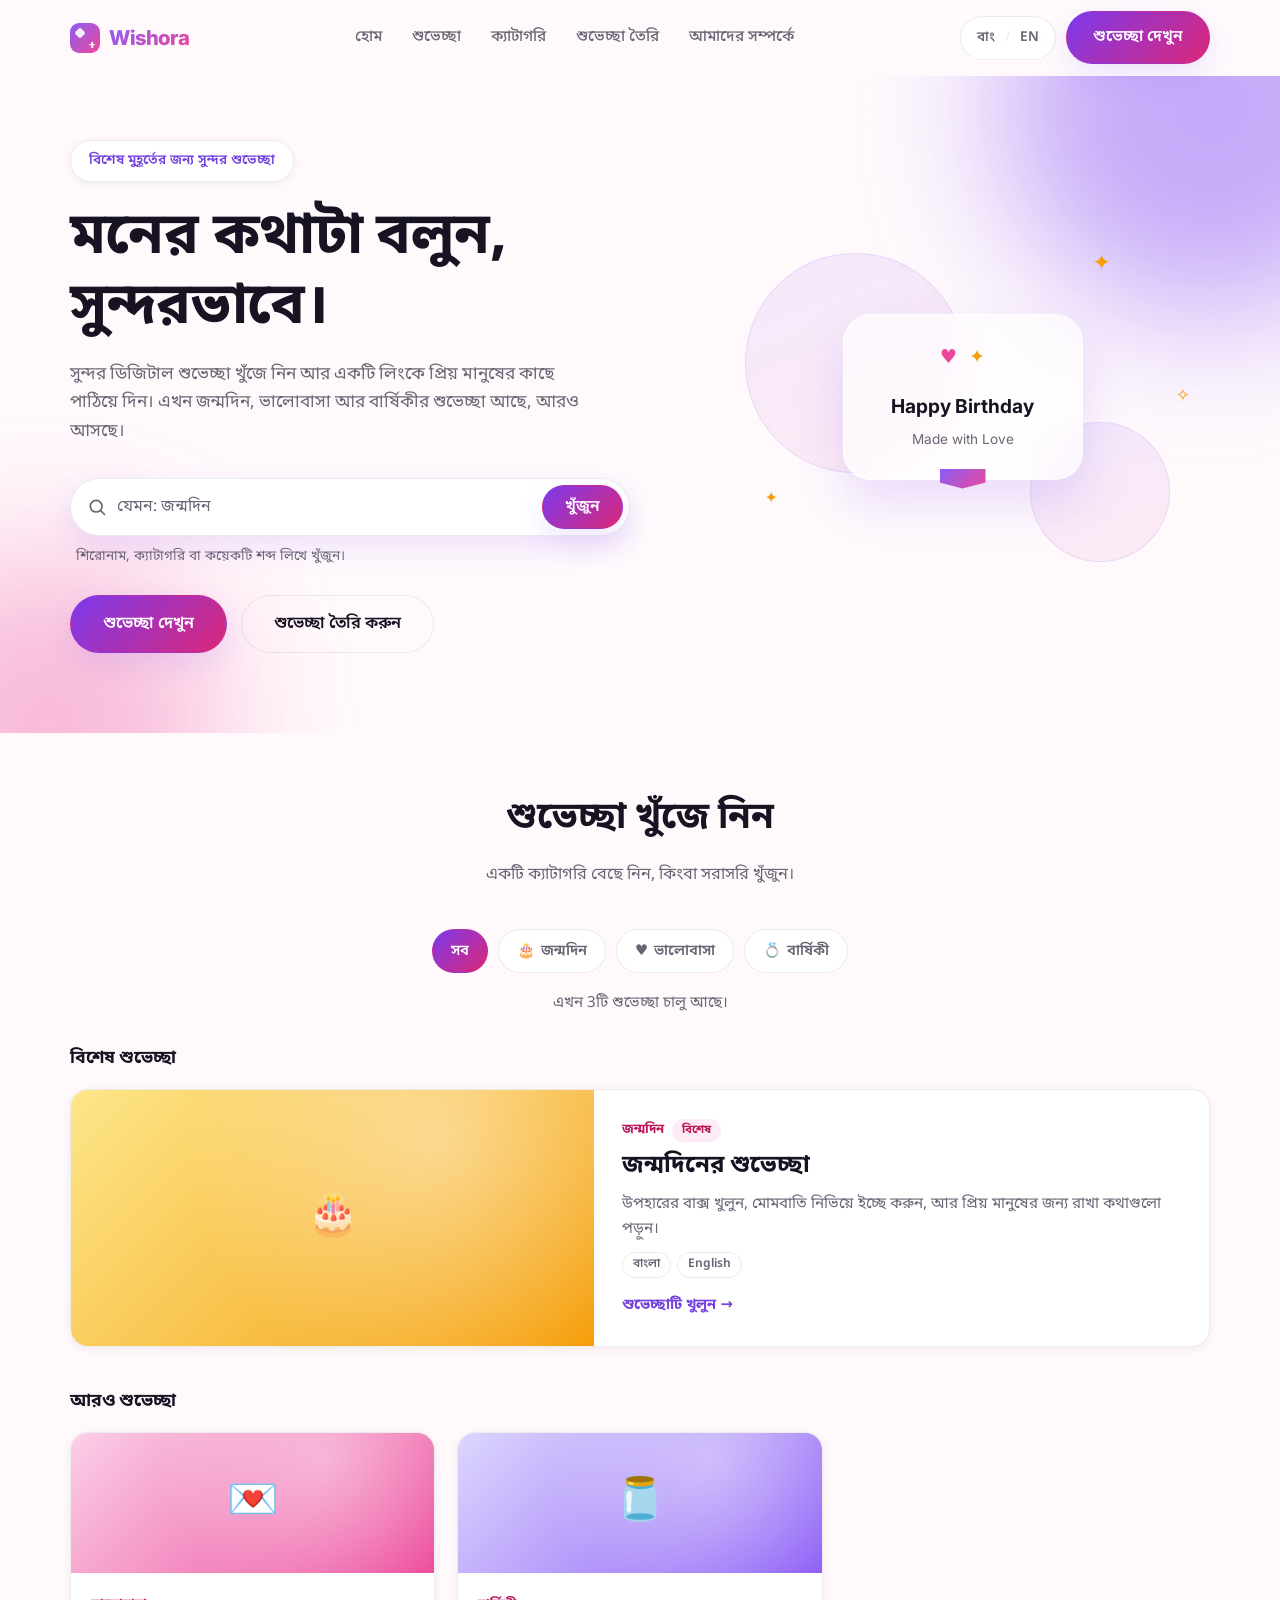
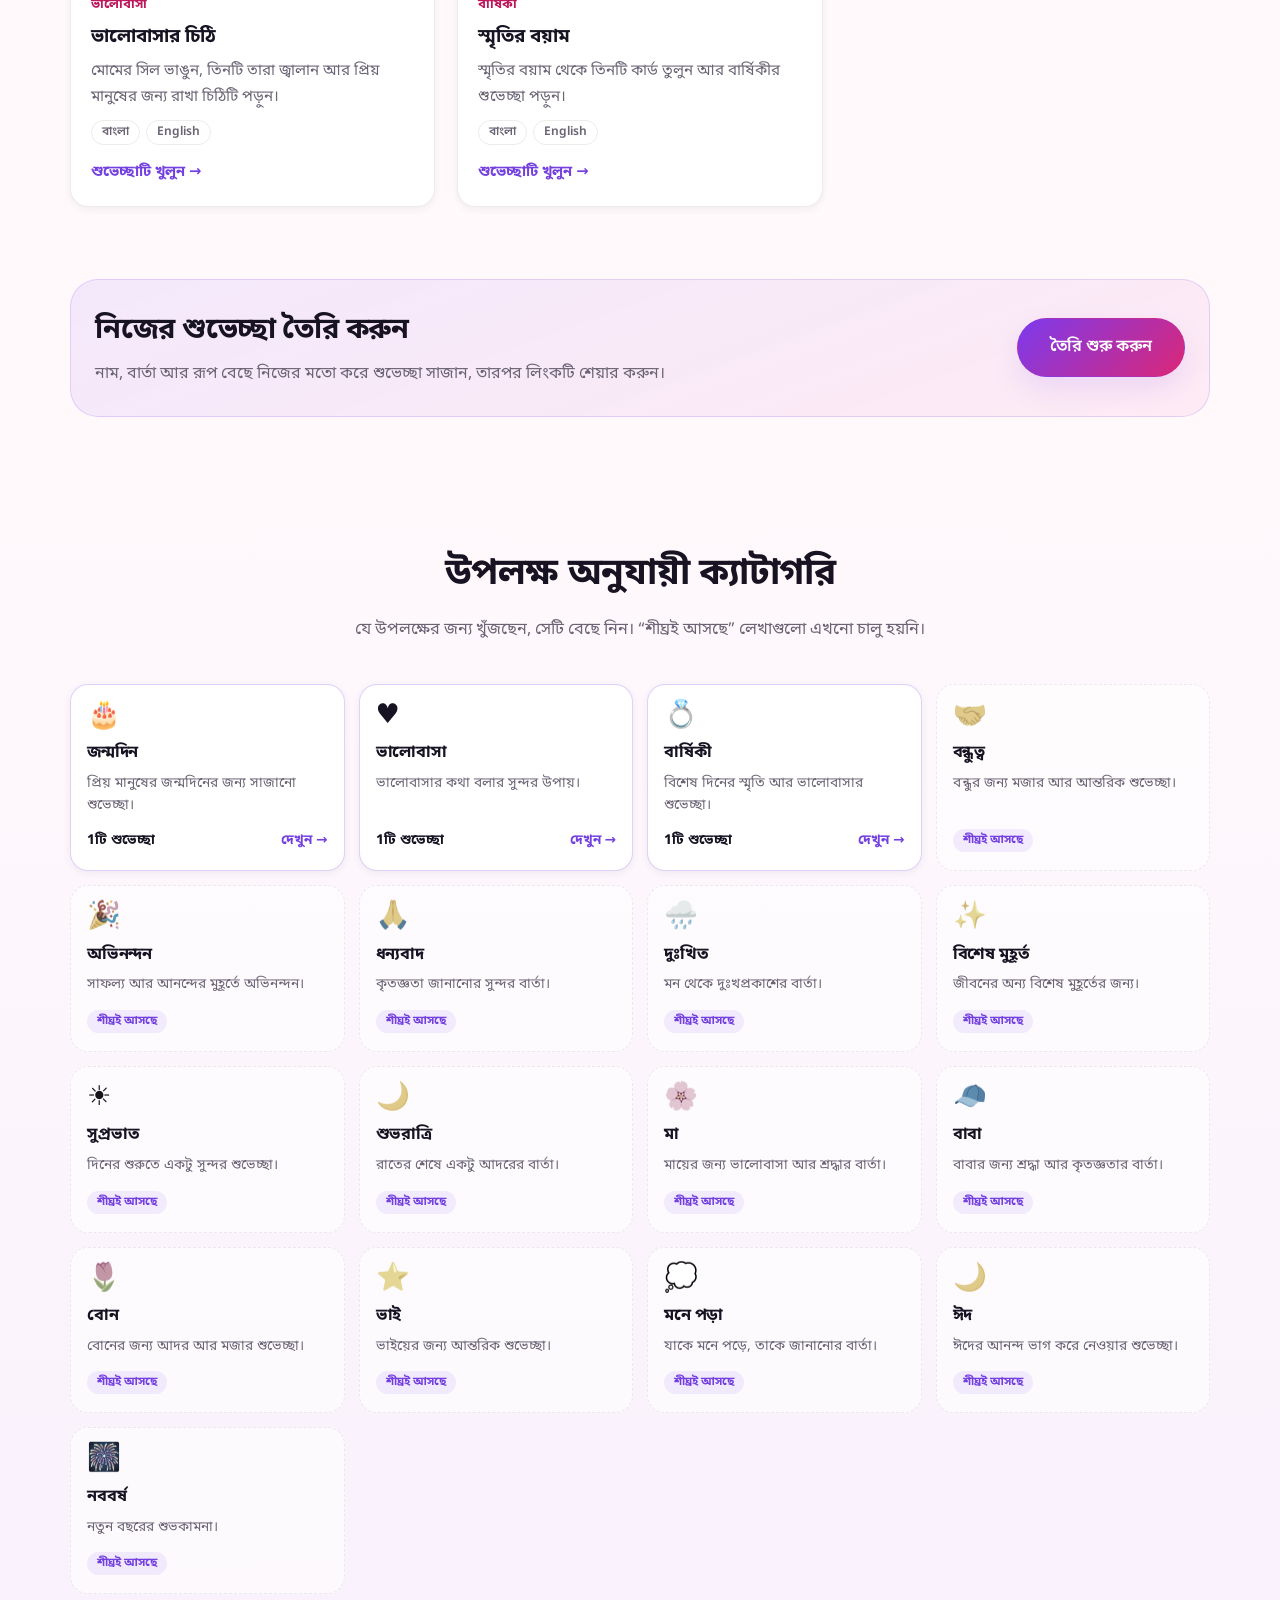
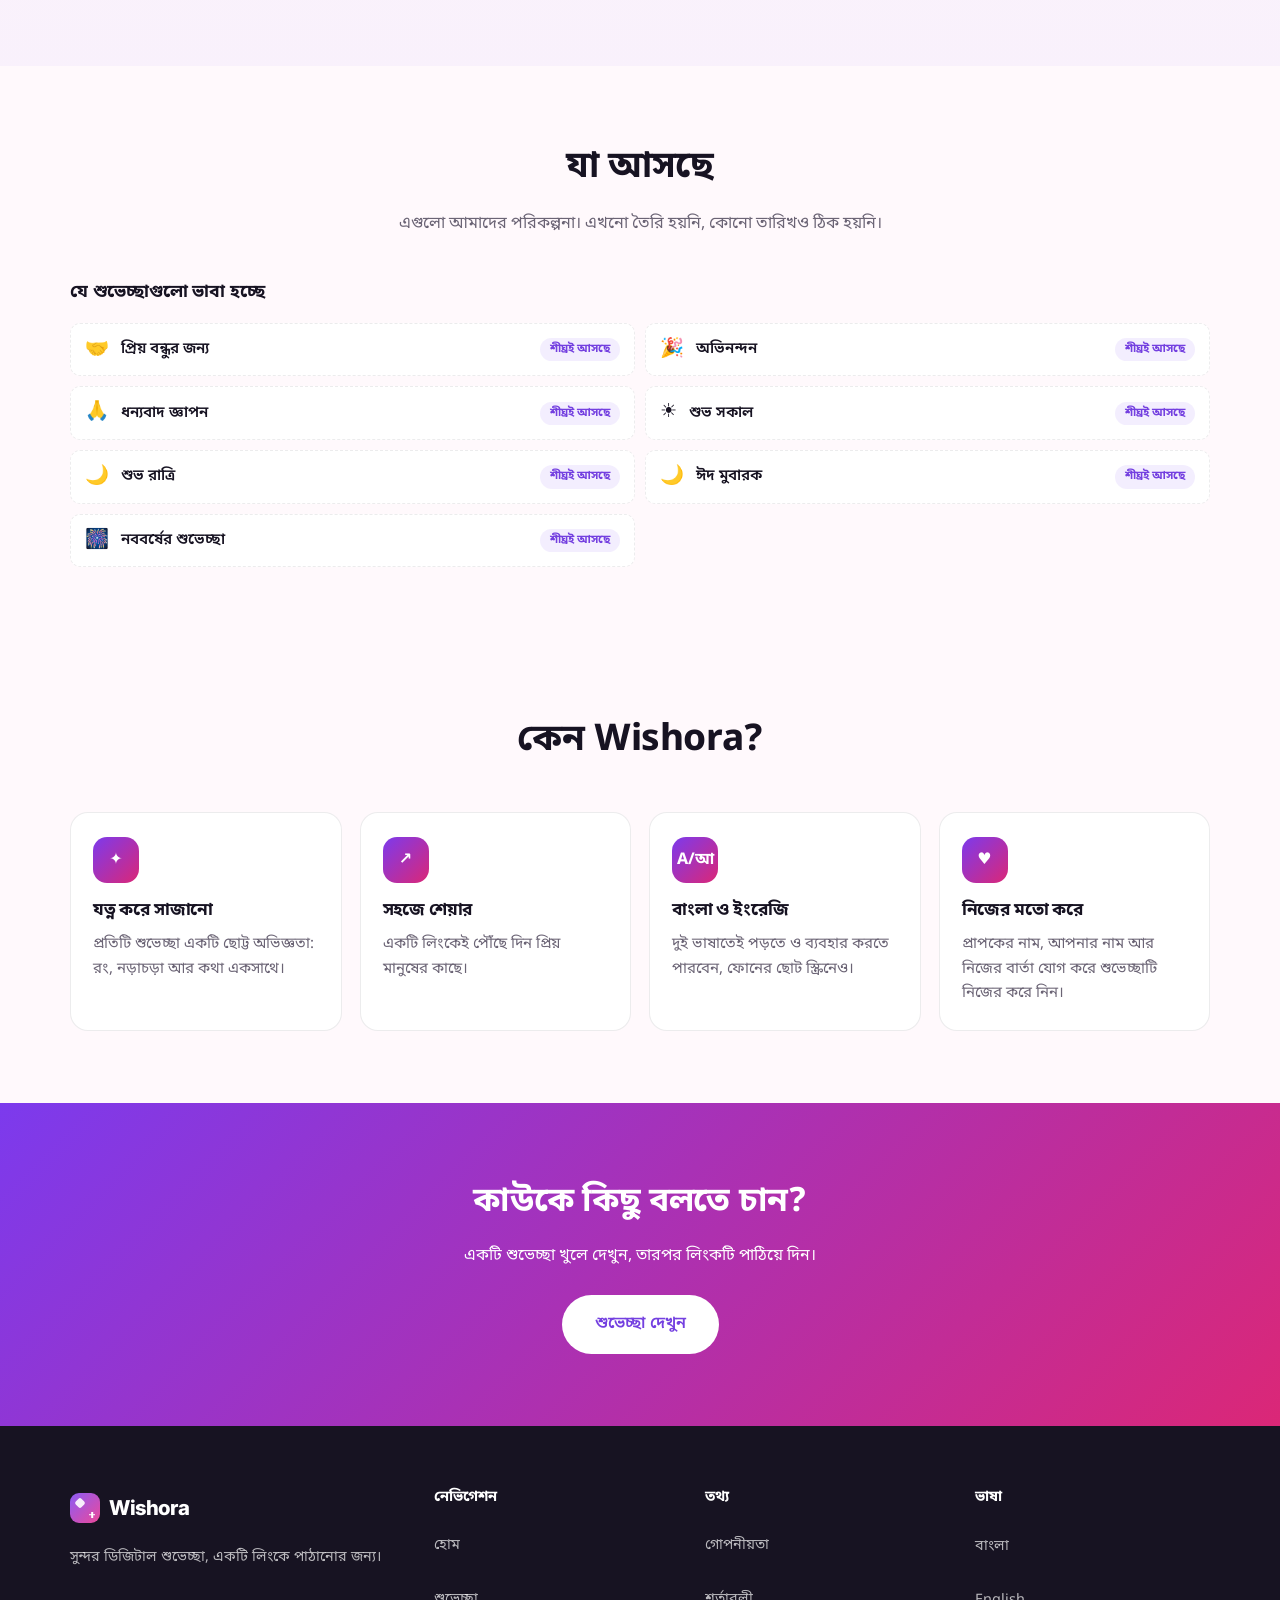
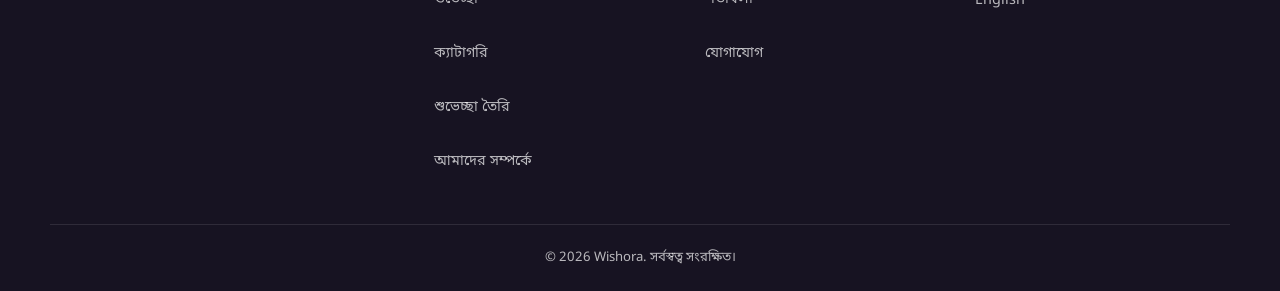
==== index.html @ aad953dd "update" ====
<!DOCTYPE html>
<html lang="bn">
<head>
<meta charset="UTF-8">
<meta name="viewport" content="width=device-width, initial-scale=1.0">
<title>Wishora — সুন্দর ডিজিটাল শুভেচ্ছা | Beautiful Digital Wishes</title>
<meta name="description" content="Bilingual (বাংলা / English) digital wishes you can share with a single link. Open a birthday, love or anniversary wish and personalise it — more occasions are on the way.">
<meta name="theme-color" content="#8B5CF6">
<link rel="canonical" href="https://SITE_URL_PLACEHOLDER/">
<link rel="icon" href="/assets/icons/favicon.svg" type="image/svg+xml">

<meta property="og:title" content="Wishora — সুন্দর ডিজিটাল শুভেচ্ছা | Beautiful Digital Wishes">
<meta property="og:description" content="Bilingual (বাংলা / English) digital wishes you can share with a single link. Open a birthday, love or anniversary wish and personalise it — more occasions are on the way.">
<meta property="og:type" content="website">
<meta property="og:url" content="https://SITE_URL_PLACEHOLDER/">
<meta property="og:site_name" content="Wishora">
<meta property="og:image" content="https://SITE_URL_PLACEHOLDER/assets/images/og-default.png">
<meta property="og:image:width" content="1200">
<meta property="og:image:height" content="630">
<meta property="og:image:alt" content="Wishora — beautiful digital wishes">

<meta name="twitter:card" content="summary_large_image">
<meta name="twitter:title" content="Wishora — সুন্দর ডিজিটাল শুভেচ্ছা | Beautiful Digital Wishes">
<meta name="twitter:description" content="Bilingual (বাংলা / English) digital wishes you can share with a single link. Open a birthday, love or anniversary wish and personalise it — more occasions are on the way.">
<meta name="twitter:image" content="https://SITE_URL_PLACEHOLDER/assets/images/og-default.png">

<!-- Sets the .js class and the saved language before first paint (no flash). -->
<script>document.documentElement.classList.add("js");try{var l=localStorage.getItem("wishora_lang");if(l==="bn"||l==="en")document.documentElement.lang=l}catch(e){}</script>

<link rel="preconnect" href="https://fonts.googleapis.com">
<link rel="preconnect" href="https://fonts.gstatic.com" crossorigin>
<link rel="stylesheet" href="https://fonts.googleapis.com/css2?family=Inter:wght@400;500;600;700;800&family=Noto+Sans+Bengali:wght@400;500;600;700&display=swap" media="print" onload="this.media='all'">
<noscript><link rel="stylesheet" href="https://fonts.googleapis.com/css2?family=Inter:wght@400;500;600;700;800&family=Noto+Sans+Bengali:wght@400;500;600;700&display=swap"></noscript>
<link rel="stylesheet" href="/css/style.css">
<script type="application/ld+json">{"@context":"https://schema.org","@graph":[{"@type":"WebSite","@id":"https://SITE_URL_PLACEHOLDER/#website","url":"https://SITE_URL_PLACEHOLDER/","name":"Wishora","inLanguage":["bn","en"]},{"@type":"WebPage","@id":"https://SITE_URL_PLACEHOLDER/#webpage","url":"https://SITE_URL_PLACEHOLDER/","name":"Wishora — সুন্দর ডিজিটাল শুভেচ্ছা | Beautiful Digital Wishes","description":"Bilingual (বাংলা / English) digital wishes you can share with a single link. Open a birthday, love or anniversary wish and personalise it — more occasions are on the way.","isPartOf":{"@id":"https://SITE_URL_PLACEHOLDER/#website"},"inLanguage":["bn","en"]}]}</script>
</head>
<!-- GENERATED by `node scripts/build.mjs` from data/*.js — do not edit by hand. -->
<body class="page-home">
<a href="#main-content" class="skip-link"><span data-l="bn" lang="bn">মূল বিষয়বস্তুতে যান</span><span data-l="en" lang="en">Skip to main content</span></a>
<header class="site-header" id="siteHeader">
  <div class="header-inner container">
    <a href="/" class="brand" aria-label="Wishora হোম" data-aria-bn="Wishora হোম" data-aria-en="Wishora home">
      <span class="brand-mark" aria-hidden="true"><span class="brand-spark"></span></span>
      <span class="brand-name">Wishora</span>
    </a>
    <nav class="main-nav" id="mainNav" aria-label="প্রধান মেনু" data-aria-bn="প্রধান মেনু" data-aria-en="Main menu">
      <ul>
        <li><a href="/" class="nav-link" aria-current="page"><span data-l="bn" lang="bn">হোম</span><span data-l="en" lang="en">Home</span></a></li>
        <li><a href="/#explore" class="nav-link"><span data-l="bn" lang="bn">শুভেচ্ছা</span><span data-l="en" lang="en">Wishes</span></a></li>
        <li><a href="/#categories" class="nav-link"><span data-l="bn" lang="bn">ক্যাটাগরি</span><span data-l="en" lang="en">Categories</span></a></li>
        <li><a href="/create/" class="nav-link"><span data-l="bn" lang="bn">শুভেচ্ছা তৈরি</span><span data-l="en" lang="en">Create</span></a></li>
        <li><a href="/about/" class="nav-link"><span data-l="bn" lang="bn">আমাদের সম্পর্কে</span><span data-l="en" lang="en">About</span></a></li>
      </ul>
    </nav>
    <div class="header-actions">
      <button type="button" class="lang-toggle" id="langToggle" aria-label="ভাষা পরিবর্তন করুন" data-aria-bn="ভাষা পরিবর্তন করুন" data-aria-en="Change language" aria-pressed="false">
        <span class="lang-option" data-lang="bn" lang="bn">বাং</span>
        <span class="lang-divider" aria-hidden="true">/</span>
        <span class="lang-option" data-lang="en" lang="en">EN</span>
      </button>
      <a href="/#explore" class="btn btn-primary btn-header"><span data-l="bn" lang="bn">শুভেচ্ছা দেখুন</span><span data-l="en" lang="en">Explore Wishes</span></a>
      <button type="button" class="menu-toggle" id="menuToggle" aria-label="মেনু খুলুন" data-aria-bn="মেনু খুলুন" data-aria-en="Open menu" data-aria-close-bn="মেনু বন্ধ করুন" data-aria-close-en="Close menu" aria-expanded="false" aria-controls="mobileMenu">
        <span class="menu-line"></span><span class="menu-line"></span><span class="menu-line"></span>
      </button>
    </div>
  </div>
  <div class="mobile-menu" id="mobileMenu" aria-hidden="true">
    <nav aria-label="মোবাইল মেনু" data-aria-bn="মোবাইল মেনু" data-aria-en="Mobile menu">
      <ul>
        <li><a href="/" class="mobile-nav-link" aria-current="page"><span data-l="bn" lang="bn">হোম</span><span data-l="en" lang="en">Home</span></a></li>
        <li><a href="/#explore" class="mobile-nav-link"><span data-l="bn" lang="bn">শুভেচ্ছা</span><span data-l="en" lang="en">Wishes</span></a></li>
        <li><a href="/#categories" class="mobile-nav-link"><span data-l="bn" lang="bn">ক্যাটাগরি</span><span data-l="en" lang="en">Categories</span></a></li>
        <li><a href="/create/" class="mobile-nav-link"><span data-l="bn" lang="bn">শুভেচ্ছা তৈরি</span><span data-l="en" lang="en">Create</span></a></li>
        <li><a href="/about/" class="mobile-nav-link"><span data-l="bn" lang="bn">আমাদের সম্পর্কে</span><span data-l="en" lang="en">About</span></a></li>
      </ul>
    </nav>
    <a href="/#explore" class="btn btn-primary mobile-cta"><span data-l="bn" lang="bn">শুভেচ্ছা দেখুন</span><span data-l="en" lang="en">Explore Wishes</span></a>
  </div>
</header>
<main id="main-content">
  <!-- ============ HERO ============ -->
  <section class="hero" aria-labelledby="hero-title">
    <div class="hero-glow hero-glow-a" aria-hidden="true"></div>
    <div class="hero-glow hero-glow-b" aria-hidden="true"></div>
    <div class="container hero-inner">
      <div class="hero-copy">
        <p class="hero-badge"><span data-l="bn" lang="bn">বিশেষ মুহূর্তের জন্য সুন্দর শুভেচ্ছা</span><span data-l="en" lang="en">Beautiful wishes for special moments</span></p>
        <h1 class="hero-heading" id="hero-title"><span data-l="bn" lang="bn">মনের কথাটা বলুন, সুন্দরভাবে।</span><span data-l="en" lang="en">Say what your heart feels, beautifully.</span></h1>
        <p class="hero-text"><span data-l="bn" lang="bn">সুন্দর ডিজিটাল শুভেচ্ছা খুঁজে নিন আর একটি লিংকে প্রিয় মানুষের কাছে পাঠিয়ে দিন। এখন জন্মদিন, ভালোবাসা আর বার্ষিকীর শুভেচ্ছা আছে, আরও আসছে।</span><span data-l="en" lang="en">Find a beautiful digital wish and send it to someone special with a single link. Birthday, love and anniversary wishes are ready, with more on the way.</span></p>

        <form class="hero-search js-only" id="searchForm" role="search" action="/" method="get">
          <label class="sr-only" for="searchInput"><span data-l="bn" lang="bn">শুভেচ্ছা খুঁজুন</span><span data-l="en" lang="en">Search wishes</span></label>
          <div class="search-field">
            <svg class="search-icon" width="20" height="20" viewBox="0 0 24 24" fill="none" aria-hidden="true"><circle cx="11" cy="11" r="7" stroke="currentColor" stroke-width="2"/><path d="M21 21L16.65 16.65" stroke="currentColor" stroke-width="2" stroke-linecap="round"/></svg>
            <input type="search" id="searchInput" name="search" class="search-input" maxlength="80" autocomplete="off" enterkeyhint="search" placeholder="যেমন: জন্মদিন" data-ph-bn="যেমন: জন্মদিন" data-ph-en="Try “birthday”" aria-describedby="searchHint">
            <button type="button" class="search-clear" id="searchClear" aria-label="খোঁজ মুছুন" data-aria-bn="খোঁজ মুছুন" data-aria-en="Clear search" hidden>
              <svg width="16" height="16" viewBox="0 0 24 24" fill="none" aria-hidden="true"><path d="M6 6l12 12M18 6L6 18" stroke="currentColor" stroke-width="2.4" stroke-linecap="round"/></svg>
            </button>
            <button type="submit" class="btn btn-primary search-submit"><span data-l="bn" lang="bn">খুঁজুন</span><span data-l="en" lang="en">Search</span></button>
          </div>
          <p class="search-hint" id="searchHint"><span data-l="bn" lang="bn">শিরোনাম, ক্যাটাগরি বা কয়েকটি শব্দ লিখে খুঁজুন।</span><span data-l="en" lang="en">Search by title, category or a few words.</span></p>
          <p class="search-feedback" id="searchFeedback" aria-hidden="true" hidden><span id="searchFeedbackText"></span> <a href="#explore"><span data-l="bn" lang="bn">ফলাফল দেখুন</span><span data-l="en" lang="en">See results</span> ↓</a></p>
        </form>

        <div class="hero-actions">
          <a href="#explore" class="btn btn-primary btn-large"><span data-l="bn" lang="bn">শুভেচ্ছা দেখুন</span><span data-l="en" lang="en">Explore Wishes</span></a>
          <a href="/create/" class="btn btn-ghost btn-large"><span data-l="bn" lang="bn">শুভেচ্ছা তৈরি করুন</span><span data-l="en" lang="en">Create a Wish</span></a>
        </div>
      </div>
      <div class="hero-visual" aria-hidden="true">
        <div class="hero-orb hero-orb-1"></div>
        <div class="hero-orb hero-orb-2"></div>
        <div class="hero-star hero-star-1">✦</div>
        <div class="hero-star hero-star-2">✦</div>
        <div class="hero-star hero-star-3">✧</div>
        <div class="greeting-card">
          <div class="greeting-card-top"><span class="greeting-heart">♥</span><span class="greeting-sparkle">✦</span></div>
          <p class="greeting-title">Happy Birthday</p>
          <p class="greeting-sub">Made with Love</p>
          <div class="greeting-ribbon"></div>
        </div>
      </div>
    </div>
  </section>
  <div class="ad-slot" data-ad-slot="AD_SLOT_TOP" hidden aria-hidden="true"></div>

  <!-- ============ EXPLORE: search results, featured + more ============ -->
  <section class="explore" id="explore" aria-labelledby="explore-title">
    <div class="container">
      <div class="section-heading">
        <h2 id="explore-title" tabindex="-1"><span data-l="bn" lang="bn">শুভেচ্ছা খুঁজে নিন</span><span data-l="en" lang="en">Find a wish</span></h2>
        <p><span data-l="bn" lang="bn">একটি ক্যাটাগরি বেছে নিন, কিংবা সরাসরি খুঁজুন।</span><span data-l="en" lang="en">Pick a category, or just search.</span></p>
      </div>
      <div class="chips js-only" id="chips" role="group" aria-label="ক্যাটাগরি অনুযায়ী দেখুন" data-aria-bn="ক্যাটাগরি অনুযায়ী দেখুন" data-aria-en="Filter by category">
        <button type="button" class="chip is-active" data-category="all" aria-pressed="true"><span data-l="bn" lang="bn">সব</span><span data-l="en" lang="en">All</span></button>
        <button type="button" class="chip" data-category="birthday" aria-pressed="false"><span aria-hidden="true">🎂</span> <span data-l="bn" lang="bn">জন্মদিন</span><span data-l="en" lang="en">Birthday</span></button>
        <button type="button" class="chip" data-category="love" aria-pressed="false"><span aria-hidden="true">♥</span> <span data-l="bn" lang="bn">ভালোবাসা</span><span data-l="en" lang="en">Love</span></button>
        <button type="button" class="chip" data-category="anniversary" aria-pressed="false"><span aria-hidden="true">💍</span> <span data-l="bn" lang="bn">বার্ষিকী</span><span data-l="en" lang="en">Anniversary</span></button>
      </div>
      <p class="results-status" id="resultsStatus" role="status" aria-live="polite" data-one-bn="1টি শুভেচ্ছা পাওয়া গেছে" data-many-bn="{n}টি শুভেচ্ছা পাওয়া গেছে" data-none-bn="কোনো শুভেচ্ছা পাওয়া যায়নি" data-one-en="1 wish found" data-many-en="{n} wishes found" data-none-en="No wishes found"><span data-l="bn" lang="bn">এখন 3টি শুভেচ্ছা চালু আছে।</span><span data-l="en" lang="en">3 wishes are live right now.</span></p>
      <div class="wish-group" data-group="featured">
        <h3 class="group-title"><span data-l="bn" lang="bn">বিশেষ শুভেচ্ছা</span><span data-l="en" lang="en">Featured wishes</span></h3>
        <ul class="wish-grid">
<li class="wish-item is-featured-item" data-wish data-category="birthday" data-search="জন্মদিনের শুভেচ্ছা birthday wishes উপহারের বাক্স খুলুন, মোমবাতি নিভিয়ে ইচ্ছে করুন, আর প্রিয় মানুষের জন্য রাখা কথাগুলো পড়ুন। open the gift, blow out the candle and read the words kept for someone special. জন্মদিন birthday শুভ জন্মদিন হ্যাপি বার্থডে কেক মোমবাতি happy birthday bday cake candle gift শুভ জন্মদিন উপহার মোমবাতি কেক happy birthday gift candle cake surprise">
  <article class="wish-card is-featured">
    <div class="wish-thumb thumb-birthday" aria-hidden="true"><span class="wish-thumb-icon">🎂</span></div>
    <div class="wish-body">
      <p class="wish-meta"><a class="wish-cat" href="/categories/birthday/"><span data-l="bn" lang="bn">জন্মদিন</span><span data-l="en" lang="en">Birthday</span></a> <span class="featured-tag"><span data-l="bn" lang="bn">বিশেষ</span><span data-l="en" lang="en">Featured</span></span></p>
      <h4 class="wish-title"><a class="wish-link" href="/wishes/birthday/birthday-01"><span data-l="bn" lang="bn">জন্মদিনের শুভেচ্ছা</span><span data-l="en" lang="en">Birthday Wishes</span></a></h4>
      <p class="wish-desc"><span data-l="bn" lang="bn">উপহারের বাক্স খুলুন, মোমবাতি নিভিয়ে ইচ্ছে করুন, আর প্রিয় মানুষের জন্য রাখা কথাগুলো পড়ুন।</span><span data-l="en" lang="en">Open the gift, blow out the candle and read the words kept for someone special.</span></p>
      <ul class="lang-chips" aria-label="ভাষা" data-aria-bn="ভাষা" data-aria-en="Languages"><li lang="bn">বাংলা</li><li lang="en">English</li></ul>
      <span class="wish-open" aria-hidden="true"><span data-l="bn" lang="bn">শুভেচ্ছাটি খুলুন</span><span data-l="en" lang="en">Open wish</span> →</span>
    </div>
  </article>
</li>
        </ul>
      </div>
      <div class="wish-group" data-group="more">
        <h3 class="group-title"><span data-l="bn" lang="bn">আরও শুভেচ্ছা</span><span data-l="en" lang="en">More wishes</span></h3>
        <ul class="wish-grid">
<li class="wish-item" data-wish data-category="love" data-search="ভালোবাসার চিঠি a love letter মোমের সিল ভাঙুন, তিনটি তারা জ্বালান আর প্রিয় মানুষের জন্য রাখা চিঠিটি পড়ুন। break the wax seal, light three stars and read the letter kept for someone you love. ভালোবাসা love প্রেম ভালবাসা রোমান্টিক চিঠি romantic romance love letter valentine রোমান্টিক চিঠি প্রেম ভালোবাসার কথা romantic love letter valentine i love you">
  <article class="wish-card">
    <div class="wish-thumb thumb-love" aria-hidden="true"><span class="wish-thumb-icon">💌</span></div>
    <div class="wish-body">
      <p class="wish-meta"><a class="wish-cat" href="/categories/love/"><span data-l="bn" lang="bn">ভালোবাসা</span><span data-l="en" lang="en">Love</span></a></p>
      <h4 class="wish-title"><a class="wish-link" href="/wishes/love/love-01"><span data-l="bn" lang="bn">ভালোবাসার চিঠি</span><span data-l="en" lang="en">A Love Letter</span></a></h4>
      <p class="wish-desc"><span data-l="bn" lang="bn">মোমের সিল ভাঙুন, তিনটি তারা জ্বালান আর প্রিয় মানুষের জন্য রাখা চিঠিটি পড়ুন।</span><span data-l="en" lang="en">Break the wax seal, light three stars and read the letter kept for someone you love.</span></p>
      <ul class="lang-chips" aria-label="ভাষা" data-aria-bn="ভাষা" data-aria-en="Languages"><li lang="bn">বাংলা</li><li lang="en">English</li></ul>
      <span class="wish-open" aria-hidden="true"><span data-l="bn" lang="bn">শুভেচ্ছাটি খুলুন</span><span data-l="en" lang="en">Open wish</span> →</span>
    </div>
  </article>
</li>
<li class="wish-item" data-wish data-category="anniversary" data-search="স্মৃতির বয়াম the memory jar স্মৃতির বয়াম থেকে তিনটি কার্ড তুলুন আর বার্ষিকীর শুভেচ্ছা পড়ুন। draw three cards from a memory jar and read an anniversary wish. বার্ষিকী anniversary বিবাহবার্ষিকী স্মৃতি বার্ষিকী wedding marriage anniversary memories বিবাহবার্ষিকী স্মৃতি বার্ষিকী পরিবার wedding anniversary memories anniversary family years together">
  <article class="wish-card">
    <div class="wish-thumb thumb-anniversary" aria-hidden="true"><span class="wish-thumb-icon">🫙</span></div>
    <div class="wish-body">
      <p class="wish-meta"><a class="wish-cat" href="/categories/anniversary/"><span data-l="bn" lang="bn">বার্ষিকী</span><span data-l="en" lang="en">Anniversary</span></a></p>
      <h4 class="wish-title"><a class="wish-link" href="/wishes/anniversary/anniversary-01"><span data-l="bn" lang="bn">স্মৃতির বয়াম</span><span data-l="en" lang="en">The Memory Jar</span></a></h4>
      <p class="wish-desc"><span data-l="bn" lang="bn">স্মৃতির বয়াম থেকে তিনটি কার্ড তুলুন আর বার্ষিকীর শুভেচ্ছা পড়ুন।</span><span data-l="en" lang="en">Draw three cards from a memory jar and read an anniversary wish.</span></p>
      <ul class="lang-chips" aria-label="ভাষা" data-aria-bn="ভাষা" data-aria-en="Languages"><li lang="bn">বাংলা</li><li lang="en">English</li></ul>
      <span class="wish-open" aria-hidden="true"><span data-l="bn" lang="bn">শুভেচ্ছাটি খুলুন</span><span data-l="en" lang="en">Open wish</span> →</span>
    </div>
  </article>
</li>
        </ul>
      </div>
      <div class="empty-state" id="emptyState" hidden>
        <p class="empty-icon" aria-hidden="true">✦</p>
        <p class="empty-title"><span data-l="bn" lang="bn">এই খোঁজে কোনো শুভেচ্ছা মেলেনি।</span><span data-l="en" lang="en">No wish matches that search.</span></p>
        <p class="empty-text"><span data-l="bn" lang="bn">অন্য কোনো শব্দ দিয়ে খুঁজে দেখুন, অথবা সব শুভেচ্ছা আবার দেখুন।</span><span data-l="en" lang="en">Try different words, or show all wishes again.</span></p>
        <p class="empty-soon" id="emptySoon" hidden><span><span data-l="bn" lang="bn">এগুলো শীঘ্রই আসছে:</span><span data-l="en" lang="en">These are coming soon:</span></span> <strong id="emptySoonNames"></strong></p>
        <button type="button" class="btn btn-ghost" id="clearAll"><span data-l="bn" lang="bn">সব ফিল্টার মুছুন</span><span data-l="en" lang="en">Clear search and filters</span></button>
      </div>
    </div>
  </section>
  <!-- ============ CREATE ============ -->
  <section class="create-band" aria-labelledby="create-title">
    <div class="container">
      <div class="create-card">
        <div>
          <h2 id="create-title"><span data-l="bn" lang="bn">নিজের শুভেচ্ছা তৈরি করুন</span><span data-l="en" lang="en">Create your own wish</span></h2>
          <p><span data-l="bn" lang="bn">নাম, বার্তা আর রূপ বেছে নিজের মতো করে শুভেচ্ছা সাজান, তারপর লিংকটি শেয়ার করুন।</span><span data-l="en" lang="en">Choose a name, a message and a look, then share the link.</span></p>
        </div>
        <a href="/create/" class="btn btn-primary btn-large"><span data-l="bn" lang="bn">তৈরি শুরু করুন</span><span data-l="en" lang="en">Start creating</span></a>
      </div>
    </div>
  </section>
  <div class="ad-slot" data-ad-slot="AD_SLOT_CONTENT" hidden aria-hidden="true"></div>

  <!-- ============ CATEGORIES ============ -->
  <section class="categories" id="categories" aria-labelledby="categories-title">
    <div class="container">
      <div class="section-heading">
        <h2 id="categories-title"><span data-l="bn" lang="bn">উপলক্ষ অনুযায়ী ক্যাটাগরি</span><span data-l="en" lang="en">Browse by occasion</span></h2>
        <p><span data-l="bn" lang="bn">যে উপলক্ষের জন্য খুঁজছেন, সেটি বেছে নিন। “শীঘ্রই আসছে” লেখাগুলো এখনো চালু হয়নি।</span><span data-l="en" lang="en">Choose an occasion. The ones marked “Coming soon” aren&#39;t available yet.</span></p>
      </div>
      <ul class="cat-grid">
<li><article class="cat-card is-live">
  <span class="cat-icon" aria-hidden="true">🎂</span>
  <h3 class="cat-name"><a class="cat-link" href="/categories/birthday/"><span data-l="bn" lang="bn">জন্মদিন</span><span data-l="en" lang="en">Birthday</span></a></h3>
  <p class="cat-desc"><span data-l="bn" lang="bn">প্রিয় মানুষের জন্মদিনের জন্য সাজানো শুভেচ্ছা।</span><span data-l="en" lang="en">Wishes made for someone&#39;s birthday.</span></p>
  <p class="cat-meta"><span class="cat-count"><span data-l="bn" lang="bn">1টি শুভেচ্ছা</span><span data-l="en" lang="en">1 wish</span></span><span class="cat-go" aria-hidden="true"><span data-l="bn" lang="bn">দেখুন</span><span data-l="en" lang="en">View</span> →</span></p>
</article></li>
<li><article class="cat-card is-live">
  <span class="cat-icon" aria-hidden="true">♥</span>
  <h3 class="cat-name"><a class="cat-link" href="/categories/love/"><span data-l="bn" lang="bn">ভালোবাসা</span><span data-l="en" lang="en">Love</span></a></h3>
  <p class="cat-desc"><span data-l="bn" lang="bn">ভালোবাসার কথা বলার সুন্দর উপায়।</span><span data-l="en" lang="en">A lovely way to say what you feel.</span></p>
  <p class="cat-meta"><span class="cat-count"><span data-l="bn" lang="bn">1টি শুভেচ্ছা</span><span data-l="en" lang="en">1 wish</span></span><span class="cat-go" aria-hidden="true"><span data-l="bn" lang="bn">দেখুন</span><span data-l="en" lang="en">View</span> →</span></p>
</article></li>
<li><article class="cat-card is-live">
  <span class="cat-icon" aria-hidden="true">💍</span>
  <h3 class="cat-name"><a class="cat-link" href="/categories/anniversary/"><span data-l="bn" lang="bn">বার্ষিকী</span><span data-l="en" lang="en">Anniversary</span></a></h3>
  <p class="cat-desc"><span data-l="bn" lang="bn">বিশেষ দিনের স্মৃতি আর ভালোবাসার শুভেচ্ছা।</span><span data-l="en" lang="en">For anniversaries and shared memories.</span></p>
  <p class="cat-meta"><span class="cat-count"><span data-l="bn" lang="bn">1টি শুভেচ্ছা</span><span data-l="en" lang="en">1 wish</span></span><span class="cat-go" aria-hidden="true"><span data-l="bn" lang="bn">দেখুন</span><span data-l="en" lang="en">View</span> →</span></p>
</article></li>
<li data-soon data-search="বন্ধুত্ব friendship বন্ধু friend friends bestie"><article class="cat-card is-soon">
  <span class="cat-icon" aria-hidden="true">🤝</span>
  <h3 class="cat-name"><span data-l="bn" lang="bn">বন্ধুত্ব</span><span data-l="en" lang="en">Friendship</span></h3>
  <p class="cat-desc"><span data-l="bn" lang="bn">বন্ধুর জন্য মজার আর আন্তরিক শুভেচ্ছা।</span><span data-l="en" lang="en">Warm, friendly wishes for your friends.</span></p>
  <p class="cat-meta"><span class="soon-tag"><span data-l="bn" lang="bn">শীঘ্রই আসছে</span><span data-l="en" lang="en">Coming soon</span></span></p>
</article></li>
<li data-soon data-search="অভিনন্দন congratulations সাফল্য অভিনন্দন congrats success achievement"><article class="cat-card is-soon">
  <span class="cat-icon" aria-hidden="true">🎉</span>
  <h3 class="cat-name"><span data-l="bn" lang="bn">অভিনন্দন</span><span data-l="en" lang="en">Congratulations</span></h3>
  <p class="cat-desc"><span data-l="bn" lang="bn">সাফল্য আর আনন্দের মুহূর্তে অভিনন্দন।</span><span data-l="en" lang="en">Cheer someone&#39;s big moments and success.</span></p>
  <p class="cat-meta"><span class="soon-tag"><span data-l="bn" lang="bn">শীঘ্রই আসছে</span><span data-l="en" lang="en">Coming soon</span></span></p>
</article></li>
<li data-soon data-search="ধন্যবাদ thank you কৃতজ্ঞতা thanks grateful gratitude"><article class="cat-card is-soon">
  <span class="cat-icon" aria-hidden="true">🙏</span>
  <h3 class="cat-name"><span data-l="bn" lang="bn">ধন্যবাদ</span><span data-l="en" lang="en">Thank You</span></h3>
  <p class="cat-desc"><span data-l="bn" lang="bn">কৃতজ্ঞতা জানানোর সুন্দর বার্তা।</span><span data-l="en" lang="en">A kind way to say thank you.</span></p>
  <p class="cat-meta"><span class="soon-tag"><span data-l="bn" lang="bn">শীঘ্রই আসছে</span><span data-l="en" lang="en">Coming soon</span></span></p>
</article></li>
<li data-soon data-search="দুঃখিত sorry ক্ষমা apology apologize"><article class="cat-card is-soon">
  <span class="cat-icon" aria-hidden="true">🌧️</span>
  <h3 class="cat-name"><span data-l="bn" lang="bn">দুঃখিত</span><span data-l="en" lang="en">Sorry</span></h3>
  <p class="cat-desc"><span data-l="bn" lang="bn">মন থেকে দুঃখপ্রকাশের বার্তা।</span><span data-l="en" lang="en">Heartfelt ways to say sorry.</span></p>
  <p class="cat-meta"><span class="soon-tag"><span data-l="bn" lang="bn">শীঘ্রই আসছে</span><span data-l="en" lang="en">Coming soon</span></span></p>
</article></li>
<li data-soon data-search="বিশেষ মুহূর্ত special moments উদযাপন celebration milestone"><article class="cat-card is-soon">
  <span class="cat-icon" aria-hidden="true">✨</span>
  <h3 class="cat-name"><span data-l="bn" lang="bn">বিশেষ মুহূর্ত</span><span data-l="en" lang="en">Special Moments</span></h3>
  <p class="cat-desc"><span data-l="bn" lang="bn">জীবনের অন্য বিশেষ মুহূর্তের জন্য।</span><span data-l="en" lang="en">For other moments worth celebrating.</span></p>
  <p class="cat-meta"><span class="soon-tag"><span data-l="bn" lang="bn">শীঘ্রই আসছে</span><span data-l="en" lang="en">Coming soon</span></span></p>
</article></li>
<li data-soon data-search="সুপ্রভাত good morning শুভ সকাল morning"><article class="cat-card is-soon">
  <span class="cat-icon" aria-hidden="true">☀️</span>
  <h3 class="cat-name"><span data-l="bn" lang="bn">সুপ্রভাত</span><span data-l="en" lang="en">Good Morning</span></h3>
  <p class="cat-desc"><span data-l="bn" lang="bn">দিনের শুরুতে একটু সুন্দর শুভেচ্ছা।</span><span data-l="en" lang="en">A bright start to someone&#39;s day.</span></p>
  <p class="cat-meta"><span class="soon-tag"><span data-l="bn" lang="bn">শীঘ্রই আসছে</span><span data-l="en" lang="en">Coming soon</span></span></p>
</article></li>
<li data-soon data-search="শুভরাত্রি good night শুভ রাত্রি night sleep"><article class="cat-card is-soon">
  <span class="cat-icon" aria-hidden="true">🌙</span>
  <h3 class="cat-name"><span data-l="bn" lang="bn">শুভরাত্রি</span><span data-l="en" lang="en">Good Night</span></h3>
  <p class="cat-desc"><span data-l="bn" lang="bn">রাতের শেষে একটু আদরের বার্তা।</span><span data-l="en" lang="en">A gentle goodnight message.</span></p>
  <p class="cat-meta"><span class="soon-tag"><span data-l="bn" lang="bn">শীঘ্রই আসছে</span><span data-l="en" lang="en">Coming soon</span></span></p>
</article></li>
<li data-soon data-search="মা mother আম্মু mom mum mothers day"><article class="cat-card is-soon">
  <span class="cat-icon" aria-hidden="true">🌸</span>
  <h3 class="cat-name"><span data-l="bn" lang="bn">মা</span><span data-l="en" lang="en">Mother</span></h3>
  <p class="cat-desc"><span data-l="bn" lang="bn">মায়ের জন্য ভালোবাসা আর শ্রদ্ধার বার্তা।</span><span data-l="en" lang="en">Love and respect for your mother.</span></p>
  <p class="cat-meta"><span class="soon-tag"><span data-l="bn" lang="bn">শীঘ্রই আসছে</span><span data-l="en" lang="en">Coming soon</span></span></p>
</article></li>
<li data-soon data-search="বাবা father আব্বু dad fathers day"><article class="cat-card is-soon">
  <span class="cat-icon" aria-hidden="true">🧢</span>
  <h3 class="cat-name"><span data-l="bn" lang="bn">বাবা</span><span data-l="en" lang="en">Father</span></h3>
  <p class="cat-desc"><span data-l="bn" lang="bn">বাবার জন্য শ্রদ্ধা আর কৃতজ্ঞতার বার্তা।</span><span data-l="en" lang="en">Respect and thanks for your father.</span></p>
  <p class="cat-meta"><span class="soon-tag"><span data-l="bn" lang="bn">শীঘ্রই আসছে</span><span data-l="en" lang="en">Coming soon</span></span></p>
</article></li>
<li data-soon data-search="বোন sister আপু sis"><article class="cat-card is-soon">
  <span class="cat-icon" aria-hidden="true">🌷</span>
  <h3 class="cat-name"><span data-l="bn" lang="bn">বোন</span><span data-l="en" lang="en">Sister</span></h3>
  <p class="cat-desc"><span data-l="bn" lang="bn">বোনের জন্য আদর আর মজার শুভেচ্ছা।</span><span data-l="en" lang="en">Warm wishes for your sister.</span></p>
  <p class="cat-meta"><span class="soon-tag"><span data-l="bn" lang="bn">শীঘ্রই আসছে</span><span data-l="en" lang="en">Coming soon</span></span></p>
</article></li>
<li data-soon data-search="ভাই brother ভাইয়া bro"><article class="cat-card is-soon">
  <span class="cat-icon" aria-hidden="true">⭐</span>
  <h3 class="cat-name"><span data-l="bn" lang="bn">ভাই</span><span data-l="en" lang="en">Brother</span></h3>
  <p class="cat-desc"><span data-l="bn" lang="bn">ভাইয়ের জন্য আন্তরিক শুভেচ্ছা।</span><span data-l="en" lang="en">Warm wishes for your brother.</span></p>
  <p class="cat-meta"><span class="soon-tag"><span data-l="bn" lang="bn">শীঘ্রই আসছে</span><span data-l="en" lang="en">Coming soon</span></span></p>
</article></li>
<li data-soon data-search="মনে পড়া missing you মিস করা miss you miss"><article class="cat-card is-soon">
  <span class="cat-icon" aria-hidden="true">💭</span>
  <h3 class="cat-name"><span data-l="bn" lang="bn">মনে পড়া</span><span data-l="en" lang="en">Missing You</span></h3>
  <p class="cat-desc"><span data-l="bn" lang="bn">যাকে মনে পড়ে, তাকে জানানোর বার্তা।</span><span data-l="en" lang="en">For someone you&#39;re missing.</span></p>
  <p class="cat-meta"><span class="soon-tag"><span data-l="bn" lang="bn">শীঘ্রই আসছে</span><span data-l="en" lang="en">Coming soon</span></span></p>
</article></li>
<li data-soon data-search="ঈদ eid ঈদ মোবারক eid mubarak festival"><article class="cat-card is-soon">
  <span class="cat-icon" aria-hidden="true">🌙</span>
  <h3 class="cat-name"><span data-l="bn" lang="bn">ঈদ</span><span data-l="en" lang="en">Eid</span></h3>
  <p class="cat-desc"><span data-l="bn" lang="bn">ঈদের আনন্দ ভাগ করে নেওয়ার শুভেচ্ছা।</span><span data-l="en" lang="en">Share the joy of Eid.</span></p>
  <p class="cat-meta"><span class="soon-tag"><span data-l="bn" lang="bn">শীঘ্রই আসছে</span><span data-l="en" lang="en">Coming soon</span></span></p>
</article></li>
<li data-soon data-search="নববর্ষ new year শুভ নববর্ষ নতুন বছর new year pohela boishakh"><article class="cat-card is-soon">
  <span class="cat-icon" aria-hidden="true">🎆</span>
  <h3 class="cat-name"><span data-l="bn" lang="bn">নববর্ষ</span><span data-l="en" lang="en">New Year</span></h3>
  <p class="cat-desc"><span data-l="bn" lang="bn">নতুন বছরের শুভকামনা।</span><span data-l="en" lang="en">Good wishes for the new year.</span></p>
  <p class="cat-meta"><span class="soon-tag"><span data-l="bn" lang="bn">শীঘ্রই আসছে</span><span data-l="en" lang="en">Coming soon</span></span></p>
</article></li>
      </ul>
    </div>
  </section>

  <!-- ============ COMING SOON ============ -->
  <section class="soon" id="coming-soon" aria-labelledby="soon-title">
    <div class="container">
      <div class="section-heading">
        <h2 id="soon-title"><span data-l="bn" lang="bn">যা আসছে</span><span data-l="en" lang="en">What&#39;s coming</span></h2>
        <p><span data-l="bn" lang="bn">এগুলো আমাদের পরিকল্পনা। এখনো তৈরি হয়নি, কোনো তারিখও ঠিক হয়নি।</span><span data-l="en" lang="en">These are plans, not launches. None of them is ready yet, and there are no release dates.</span></p>
      </div>
      <div class="planned">
        <h3 class="group-title"><span data-l="bn" lang="bn">যে শুভেচ্ছাগুলো ভাবা হচ্ছে</span><span data-l="en" lang="en">Wishes we&#39;re planning</span></h3>
        <ul class="planned-list">
          <li><span class="planned-icon" aria-hidden="true">🤝</span><span class="planned-name"><span data-l="bn" lang="bn">প্রিয় বন্ধুর জন্য</span><span data-l="en" lang="en">Best Friend Wishes</span></span><span class="soon-tag"><span data-l="bn" lang="bn">শীঘ্রই আসছে</span><span data-l="en" lang="en">Coming soon</span></span></li>
          <li><span class="planned-icon" aria-hidden="true">🎉</span><span class="planned-name"><span data-l="bn" lang="bn">অভিনন্দন</span><span data-l="en" lang="en">Congratulations</span></span><span class="soon-tag"><span data-l="bn" lang="bn">শীঘ্রই আসছে</span><span data-l="en" lang="en">Coming soon</span></span></li>
          <li><span class="planned-icon" aria-hidden="true">🙏</span><span class="planned-name"><span data-l="bn" lang="bn">ধন্যবাদ জ্ঞাপন</span><span data-l="en" lang="en">Thank You</span></span><span class="soon-tag"><span data-l="bn" lang="bn">শীঘ্রই আসছে</span><span data-l="en" lang="en">Coming soon</span></span></li>
          <li><span class="planned-icon" aria-hidden="true">☀️</span><span class="planned-name"><span data-l="bn" lang="bn">শুভ সকাল</span><span data-l="en" lang="en">Good Morning</span></span><span class="soon-tag"><span data-l="bn" lang="bn">শীঘ্রই আসছে</span><span data-l="en" lang="en">Coming soon</span></span></li>
          <li><span class="planned-icon" aria-hidden="true">🌙</span><span class="planned-name"><span data-l="bn" lang="bn">শুভ রাত্রি</span><span data-l="en" lang="en">Good Night</span></span><span class="soon-tag"><span data-l="bn" lang="bn">শীঘ্রই আসছে</span><span data-l="en" lang="en">Coming soon</span></span></li>
          <li><span class="planned-icon" aria-hidden="true">🌙</span><span class="planned-name"><span data-l="bn" lang="bn">ঈদ মুবারক</span><span data-l="en" lang="en">Eid Mubarak</span></span><span class="soon-tag"><span data-l="bn" lang="bn">শীঘ্রই আসছে</span><span data-l="en" lang="en">Coming soon</span></span></li>
          <li><span class="planned-icon" aria-hidden="true">🎆</span><span class="planned-name"><span data-l="bn" lang="bn">নববর্ষের শুভেচ্ছা</span><span data-l="en" lang="en">New Year Wishes</span></span><span class="soon-tag"><span data-l="bn" lang="bn">শীঘ্রই আসছে</span><span data-l="en" lang="en">Coming soon</span></span></li>
        </ul>
      </div>
    </div>
  </section>

  <!-- ============ WHY ============ -->
  <section class="why" id="why" aria-labelledby="why-title">
    <div class="container">
      <div class="section-heading"><h2 id="why-title"><span data-l="bn" lang="bn">কেন Wishora?</span><span data-l="en" lang="en">Why Wishora?</span></h2></div>
      <ul class="why-grid">
        <li class="why-card"><span class="why-icon" aria-hidden="true">✦</span><h3><span data-l="bn" lang="bn">যত্ন করে সাজানো</span><span data-l="en" lang="en">Made with care</span></h3><p><span data-l="bn" lang="bn">প্রতিটি শুভেচ্ছা একটি ছোট্ট অভিজ্ঞতা: রং, নড়াচড়া আর কথা একসাথে।</span><span data-l="en" lang="en">Each wish is a small experience: colour, motion and words together.</span></p></li>
        <li class="why-card"><span class="why-icon" aria-hidden="true">↗</span><h3><span data-l="bn" lang="bn">সহজে শেয়ার</span><span data-l="en" lang="en">Easy to share</span></h3><p><span data-l="bn" lang="bn">একটি লিংকেই পৌঁছে দিন প্রিয় মানুষের কাছে।</span><span data-l="en" lang="en">Send it to someone you care about with a single link.</span></p></li>
        <li class="why-card"><span class="why-icon" aria-hidden="true">A/আ</span><h3><span data-l="bn" lang="bn">বাংলা ও ইংরেজি</span><span data-l="en" lang="en">Bengali and English</span></h3><p><span data-l="bn" lang="bn">দুই ভাষাতেই পড়তে ও ব্যবহার করতে পারবেন, ফোনের ছোট স্ক্রিনেও।</span><span data-l="en" lang="en">Use it in either language, including on a small phone screen.</span></p></li>
        <li class="why-card"><span class="why-icon" aria-hidden="true">♥</span><h3><span data-l="bn" lang="bn">নিজের মতো করে</span><span data-l="en" lang="en">Made personal</span></h3><p><span data-l="bn" lang="bn">প্রাপকের নাম, আপনার নাম আর নিজের বার্তা যোগ করে শুভেচ্ছাটি নিজের করে নিন।</span><span data-l="en" lang="en">Add the recipient&#39;s name, your name and your own message to make a wish yours.</span></p></li>
      </ul>
    </div>
  </section>

  <!-- ============ CTA ============ -->
  <section class="final-cta" aria-labelledby="cta-title">
    <div class="container final-cta-inner">
      <h2 id="cta-title"><span data-l="bn" lang="bn">কাউকে কিছু বলতে চান?</span><span data-l="en" lang="en">Have something to tell someone?</span></h2>
      <p><span data-l="bn" lang="bn">একটি শুভেচ্ছা খুলে দেখুন, তারপর লিংকটি পাঠিয়ে দিন।</span><span data-l="en" lang="en">Open a wish, then send the link.</span></p>
      <a href="#explore" class="btn btn-light btn-large"><span data-l="bn" lang="bn">শুভেচ্ছা দেখুন</span><span data-l="en" lang="en">Explore Wishes</span></a>
    </div>
  </section>
  <div class="ad-slot" data-ad-slot="AD_SLOT_BOTTOM" hidden aria-hidden="true"></div>
</main>
<footer class="site-footer">
  <div class="container footer-grid">
    <div class="footer-brand">
      <a href="/" class="brand" aria-label="Wishora হোম" data-aria-bn="Wishora হোম" data-aria-en="Wishora home">
        <span class="brand-mark" aria-hidden="true"><span class="brand-spark"></span></span>
        <span class="brand-name">Wishora</span>
      </a>
      <p class="footer-desc"><span data-l="bn" lang="bn">সুন্দর ডিজিটাল শুভেচ্ছা, একটি লিংকে পাঠানোর জন্য।</span><span data-l="en" lang="en">Beautiful digital wishes, ready to send with one link.</span></p>
    </div>
    <nav class="footer-col" aria-label="নেভিগেশন" data-aria-bn="নেভিগেশন" data-aria-en="Navigate">
      <p class="footer-col-title"><span data-l="bn" lang="bn">নেভিগেশন</span><span data-l="en" lang="en">Navigate</span></p>
      <ul>
        <li><a href="/"><span data-l="bn" lang="bn">হোম</span><span data-l="en" lang="en">Home</span></a></li>
        <li><a href="/#explore"><span data-l="bn" lang="bn">শুভেচ্ছা</span><span data-l="en" lang="en">Wishes</span></a></li>
        <li><a href="/#categories"><span data-l="bn" lang="bn">ক্যাটাগরি</span><span data-l="en" lang="en">Categories</span></a></li>
        <li><a href="/create/"><span data-l="bn" lang="bn">শুভেচ্ছা তৈরি</span><span data-l="en" lang="en">Create</span></a></li>
        <li><a href="/about/"><span data-l="bn" lang="bn">আমাদের সম্পর্কে</span><span data-l="en" lang="en">About</span></a></li>
      </ul>
    </nav>
    <nav class="footer-col" aria-label="তথ্য" data-aria-bn="তথ্য" data-aria-en="Information">
      <p class="footer-col-title"><span data-l="bn" lang="bn">তথ্য</span><span data-l="en" lang="en">Information</span></p>
      <ul>
        <li><a href="/privacy/"><span data-l="bn" lang="bn">গোপনীয়তা</span><span data-l="en" lang="en">Privacy</span></a></li>
        <li><a href="/terms/"><span data-l="bn" lang="bn">শর্তাবলী</span><span data-l="en" lang="en">Terms</span></a></li>
        <li><a href="/about/#contact"><span data-l="bn" lang="bn">যোগাযোগ</span><span data-l="en" lang="en">Contact</span></a></li>
      </ul>
    </nav>
    <div class="footer-col">
      <p class="footer-col-title"><span data-l="bn" lang="bn">ভাষা</span><span data-l="en" lang="en">Language</span></p>
      <ul>
        <li><button type="button" class="footer-lang-btn js-only" data-lang="bn" lang="bn">বাংলা</button></li>
        <li><button type="button" class="footer-lang-btn js-only" data-lang="en" lang="en">English</button></li>
      </ul>
    </div>
    <!-- Filled by js/app.js from config/site.js → social. Hidden until set. -->
    <div class="footer-col" id="footerSocialCol" hidden>
      <p class="footer-col-title"><span data-l="bn" lang="bn">সামাজিক মাধ্যম</span><span data-l="en" lang="en">Social</span></p>
      <ul class="footer-social" id="footerSocialList"></ul>
    </div>
  </div>
  <div class="container footer-bottom">
    <p>&copy; 2026 Wishora. <span data-l="bn" lang="bn">সর্বস্বত্ব সংরক্ষিত।</span><span data-l="en" lang="en">All rights reserved.</span></p>
  </div>
</footer>
<script src="/config/site.js" defer></script>

<script src="/js/app.js" defer></script>
</body>
</html>
---- css/style.css ----
/* =========================================================
   WISHORA — STYLE SHEET
   Table of contents:
   1. Variables / Reset
   2. Base typography
   3. Layout helpers
   4. Buttons
   5. Header + nav
   6. Mobile menu
   7. Hero
   8. Utilities  9. Hero search  10. Explore  11. Wish cards
   12. Categories  13. Coming soon  14. Why  15. Final CTA
   16. Inner pages  18. Footer  19. Responsive  20. Reduced motion
   ========================================================= */

/* ---------- 1. Variables / Reset ---------- */
:root {
  /* Brand colors */
  --color-bg: #FFF9FC;
  --color-primary: #8B5CF6;
  --color-primary-dark: #7440E0;
  --color-secondary: #EC4899;
  --color-accent: #F59E0B;
  --color-text: #171322;
  --color-text-soft: #6B6475;
  --color-card: #FFFFFF;
  --color-border: rgba(23, 19, 34, 0.08);

  /* Gradients */
  --gradient-primary: linear-gradient(135deg, var(--color-primary) 0%, var(--color-secondary) 100%);
  /* Same look, slightly deeper stops: white text on these passes WCAG AA
     (>= 4.5:1). Use it wherever white text sits on the gradient. */
  --gradient-strong: linear-gradient(135deg, #7C3AED 0%, #DB2777 100%);
  /* Pink for small TEXT on light backgrounds (#EC4899 is only ~3.4:1). */
  --color-secondary-text: #BE185D;
  --gradient-soft: linear-gradient(160deg, rgba(139,92,246,0.10) 0%, rgba(236,72,153,0.08) 100%);

  /* Elevation */
  --shadow-sm: 0 2px 8px rgba(23, 19, 34, 0.06);
  --shadow-md: 0 12px 28px rgba(139, 92, 246, 0.14);
  --shadow-lg: 0 24px 48px rgba(139, 92, 246, 0.18);

  /* Radius */
  --radius-sm: 10px;
  --radius-md: 18px;
  --radius-lg: 28px;
  --radius-pill: 999px;

  /* Type */
  --font-en: 'Inter', system-ui, -apple-system, sans-serif;
  --font-bn: 'Noto Sans Bengali', 'Hind Siliguri', system-ui, sans-serif;

  /* Layout */
  --container-width: 1180px;
  --header-height: 76px;

  /* Motion */
  --ease: cubic-bezier(0.22, 1, 0.36, 1);
}

* , *::before, *::after {
  box-sizing: border-box;
}

html {
  scroll-behavior: smooth;
  scroll-padding-top: 90px;
}

body {
  margin: 0;
  background: var(--color-bg);
  color: var(--color-text);
  font-family: var(--font-bn), var(--font-en);
  line-height: 1.65;
  -webkit-font-smoothing: antialiased;
  overflow-x: hidden;
}

html[lang="en"] body {
  font-family: var(--font-en), var(--font-bn);
}

img, svg {
  display: block;
  max-width: 100%;
}

a {
  color: inherit;
  text-decoration: none;
}

ul {
  list-style: none;
  margin: 0;
  padding: 0;
}

button {
  font-family: inherit;
  cursor: pointer;
}

h1, h2, h3, p {
  margin: 0;
}

/* ---------- 2. Base typography ---------- */
h1, h2, h3 {
  font-weight: 700;
  letter-spacing: -0.01em;
  color: var(--color-text);
}

.skip-link {
  position: absolute;
  left: -9999px;
  top: 0;
  background: #7C3AED;
  color: #fff;
  padding: 12px 20px;
  border-radius: 0 0 var(--radius-sm) 0;
  z-index: 1000;
}

.skip-link:focus {
  left: 0;
}

/* Visible focus states everywhere */
a:focus-visible,
button:focus-visible,
input:focus-visible {
  outline: 2px solid var(--color-primary);
  outline-offset: 3px;
  border-radius: 6px;
}

/* ---------- 3. Layout helpers ---------- */
.container {
  width: 100%;
  max-width: var(--container-width);
  margin: 0 auto;
  padding: 0 20px;
}

.section-heading {
  max-width: 620px;
  margin: 0 auto 40px;
  text-align: center;
}

.section-heading h2 {
  font-size: clamp(1.6rem, 3vw, 2.3rem);
  margin-bottom: 12px;
}

.section-heading p {
  color: var(--color-text-soft);
  font-size: 1.02rem;
}

section {
  padding: 72px 0;
}

/* Author display rules (.btn, .music-player…) would otherwise override the
   HTML `hidden` attribute and show elements that should stay hidden. */
[hidden] {
  display: none !important;
}

/* ---------- 4. Buttons ---------- */
.btn {
  display: inline-flex;
  align-items: center;
  justify-content: center;
  gap: 8px;
  padding: 13px 26px;
  border-radius: var(--radius-pill);
  font-weight: 600;
  font-size: 0.98rem;
  border: 1px solid transparent;
  transition: transform 0.25s var(--ease), box-shadow 0.25s var(--ease), background 0.25s var(--ease);
  min-height: 44px;
  text-align: center;
}

.btn-primary {
  background: var(--gradient-strong);
  color: #fff;
  box-shadow: var(--shadow-md);
}

.btn-primary:hover {
  transform: translateY(-2px);
  box-shadow: var(--shadow-lg);
}

.btn-ghost {
  background: transparent;
  color: var(--color-text);
  border-color: var(--color-border);
}

.btn-ghost:hover {
  background: rgba(139, 92, 246, 0.06);
  border-color: var(--color-primary);
}

.btn-light {
  background: #fff;
  color: var(--color-primary-dark);
}

.btn-light:hover {
  transform: translateY(-2px);
  box-shadow: 0 16px 32px rgba(0,0,0,0.18);
}

.btn-large {
  padding: 15px 32px;
  font-size: 1.02rem;
}

.btn-header {
  display: none;
}

/* ---------- 5. Header + nav ---------- */
.site-header {
  position: sticky;
  top: 0;
  z-index: 500;
  height: var(--header-height);
  display: flex;
  align-items: center;
  background: rgba(255, 249, 252, 0.7);
  backdrop-filter: blur(14px);
  -webkit-backdrop-filter: blur(14px);
  border-bottom: 1px solid transparent;
  transition: background 0.3s var(--ease), border-color 0.3s var(--ease), box-shadow 0.3s var(--ease);
}

.site-header.is-scrolled {
  background: rgba(255, 249, 252, 0.92);
  border-bottom-color: var(--color-border);
  box-shadow: 0 4px 20px rgba(23, 19, 34, 0.05);
}

.header-inner {
  display: flex;
  align-items: center;
  justify-content: space-between;
  gap: 16px;
  width: 100%;
}

.brand {
  display: inline-flex;
  align-items: center;
  min-height: 44px;
  gap: 9px;
  flex-shrink: 0;
}

.brand-mark {
  position: relative;
  width: 30px;
  height: 30px;
  border-radius: 9px;
  background: var(--gradient-primary);
  display: inline-flex;
  align-items: center;
  justify-content: center;
}

.brand-mark::before {
  content: "";
  position: absolute;
  width: 8px;
  height: 8px;
  border-radius: 2px;
  background: #fff;
  transform: rotate(45deg);
  top: 6px;
  left: 6px;
  opacity: 0.9;
}

.brand-spark {
  position: absolute;
  bottom: 5px;
  right: 5px;
  width: 6px;
  height: 6px;
}

.brand-spark::before,
.brand-spark::after {
  content: "";
  position: absolute;
  background: #fff;
}

.brand-spark::before {
  width: 100%;
  height: 1.6px;
  top: 50%;
  left: 0;
  transform: translateY(-50%);
}

.brand-spark::after {
  height: 100%;
  width: 1.6px;
  left: 50%;
  top: 0;
  transform: translateX(-50%);
}

.brand-name {
  font-family: var(--font-en);
  font-weight: 800;
  font-size: 1.28rem;
  letter-spacing: -0.02em;
  background: var(--gradient-primary);
  -webkit-background-clip: text;
  background-clip: text;
  color: transparent;
}

.main-nav {
  display: none;
}

.main-nav ul {
  display: flex;
  align-items: center;
  gap: 30px;
}

.nav-link {
  font-size: 0.96rem;
  font-weight: 500;
  color: var(--color-text-soft);
  position: relative;
  display: inline-flex;
  align-items: center;
  min-height: 44px;
  padding: 6px 0;
  transition: color 0.2s var(--ease);
}

.nav-link:hover,
.nav-link.is-active {
  color: var(--color-text);
}

.nav-link.is-active::after {
  content: "";
  position: absolute;
  left: 0;
  right: 0;
  bottom: -2px;
  height: 2px;
  border-radius: 2px;
  background: var(--gradient-primary);
}

.header-actions {
  display: flex;
  align-items: center;
  gap: 10px;
  flex-shrink: 0;
}

.lang-toggle {
  display: inline-flex;
  align-items: center;
  gap: 6px;
  background: #fff;
  border: 1px solid var(--color-border);
  border-radius: var(--radius-pill);
  padding: 8px 12px;
  font-size: 0.85rem;
  font-weight: 600;
  min-height: 44px;
  color: var(--color-text-soft);
}

.lang-option {
  padding: 2px 4px;
  border-radius: 6px;
  transition: color 0.2s var(--ease), background 0.2s var(--ease);
}

.lang-divider {
  color: var(--color-border);
}

body[data-lang="bn"] .lang-option[data-lang="bn"],
body[data-lang="en"] .lang-option[data-lang="en"] {
  color: var(--color-primary-dark);
  background: rgba(139, 92, 246, 0.1);
}

.menu-toggle {
  display: inline-flex;
  flex-direction: column;
  justify-content: center;
  align-items: center;
  gap: 5px;
  width: 44px;
  height: 44px;
  background: #fff;
  border: 1px solid var(--color-border);
  border-radius: var(--radius-sm);
}

.menu-line {
  width: 18px;
  height: 2px;
  background: var(--color-text);
  border-radius: 2px;
  transition: transform 0.3s var(--ease), opacity 0.3s var(--ease);
}

.menu-toggle[aria-expanded="true"] .menu-line:nth-child(1) {
  transform: translateY(7px) rotate(45deg);
}

.menu-toggle[aria-expanded="true"] .menu-line:nth-child(2) {
  opacity: 0;
}

.menu-toggle[aria-expanded="true"] .menu-line:nth-child(3) {
  transform: translateY(-7px) rotate(-45deg);
}

/* ---------- 6. Mobile menu ---------- */
.mobile-menu {
  position: fixed;
  top: var(--header-height);
  left: 0;
  right: 0;
  background: #fff;
  border-bottom: 1px solid var(--color-border);
  box-shadow: 0 20px 40px rgba(23,19,34,0.08);
  padding: 20px;
  transform: translateY(-12px);
  opacity: 0;
  visibility: hidden;
  transition: transform 0.3s var(--ease), opacity 0.3s var(--ease), visibility 0.3s;
  z-index: 400;
}

.mobile-menu.is-open {
  transform: translateY(0);
  opacity: 1;
  visibility: visible;
}

.mobile-menu ul {
  display: flex;
  flex-direction: column;
  gap: 4px;
  margin-bottom: 16px;
}

.mobile-menu a {
  display: block;
  padding: 13px 10px;
  font-weight: 600;
  border-radius: var(--radius-sm);
  min-height: 44px;
  display: flex;
  align-items: center;
}

.mobile-menu a:hover {
  background: rgba(139, 92, 246, 0.06);
}

.mobile-cta {
  width: 100%;
}

/* ---------- 7. Hero ---------- */
.hero {
  position: relative;
  padding: 64px 0 80px;
  overflow: hidden;
}

.hero-glow {
  position: absolute;
  border-radius: 50%;
  filter: blur(70px);
  z-index: 0;
  opacity: 0.5;
  pointer-events: none;
}

.hero-glow-a {
  width: 420px;
  height: 420px;
  background: var(--color-primary);
  top: -180px;
  right: -140px;
}

.hero-glow-b {
  width: 340px;
  height: 340px;
  background: var(--color-secondary);
  bottom: -160px;
  left: -120px;
  opacity: 0.35;
}

.hero-inner {
  position: relative;
  z-index: 1;
  display: grid;
  grid-template-columns: 1fr;
  gap: 48px;
  align-items: center;
}

.hero-badge {
  display: inline-flex;
  align-items: center;
  padding: 9px 18px;
  border-radius: var(--radius-pill);
  background: #fff;
  border: 1px solid var(--color-border);
  color: var(--color-primary-dark);
  font-size: 0.85rem;
  font-weight: 600;
  margin-bottom: 22px;
  box-shadow: var(--shadow-sm);
}

.hero-heading {
  font-size: clamp(2.1rem, 6vw, 3.6rem);
  line-height: 1.2;
  margin-bottom: 18px;
}

.hero-text {
  color: var(--color-text-soft);
  font-size: 1.08rem;
  max-width: 520px;
  margin-bottom: 32px;
}

.hero-actions {
  display: flex;
  flex-wrap: wrap;
  gap: 14px;
}

.hero-visual {
  position: relative;
  height: 360px;
  display: flex;
  align-items: center;
  justify-content: center;
}

.hero-orb {
  position: absolute;
  border-radius: 50%;
  background: var(--gradient-soft);
  border: 1px solid rgba(139, 92, 246, 0.15);
}

.hero-orb-1 {
  width: 220px;
  height: 220px;
  top: 10%;
  left: 6%;
  animation: float-slow 7s ease-in-out infinite;
}

.hero-orb-2 {
  width: 140px;
  height: 140px;
  bottom: 4%;
  right: 8%;
  animation: float-slow 8s ease-in-out infinite reverse;
}

.hero-star {
  position: absolute;
  color: var(--color-accent);
  font-size: 1.4rem;
  animation: twinkle 3s ease-in-out infinite;
}

.hero-star-1 { top: 8%; right: 20%; animation-delay: 0.2s; }
.hero-star-2 { bottom: 18%; left: 10%; animation-delay: 1s; font-size: 1rem; }
.hero-star-3 { top: 46%; right: 4%; animation-delay: 1.8s; font-size: 1.1rem; }

.greeting-card {
  position: relative;
  width: 240px;
  padding: 28px 24px;
  border-radius: var(--radius-lg);
  background: rgba(255, 255, 255, 0.65);
  backdrop-filter: blur(18px);
  -webkit-backdrop-filter: blur(18px);
  border: 1px solid rgba(255, 255, 255, 0.6);
  box-shadow: var(--shadow-lg);
  text-align: center;
  animation: float-card 6s ease-in-out infinite;
}

.greeting-card-top {
  display: flex;
  justify-content: center;
  gap: 12px;
  margin-bottom: 16px;
  font-size: 1.2rem;
}

.greeting-heart {
  color: var(--color-secondary);
}

.greeting-sparkle {
  color: var(--color-accent);
}

.greeting-title {
  font-family: var(--font-en);
  font-weight: 700;
  font-size: 1.2rem;
  color: var(--color-text);
  margin-bottom: 6px;
}

.greeting-sub {
  font-family: var(--font-en);
  font-size: 0.85rem;
  color: var(--color-text-soft);
}

.greeting-ribbon {
  position: absolute;
  bottom: -10px;
  left: 50%;
  transform: translateX(-50%);
  width: 46px;
  height: 20px;
  background: var(--gradient-primary);
  clip-path: polygon(0 0, 100% 0, 100% 70%, 50% 100%, 0 70%);
}

@keyframes float-slow {
  0%, 100% { transform: translateY(0) scale(1); }
  50% { transform: translateY(-16px) scale(1.03); }
}

@keyframes float-card {
  0%, 100% { transform: translateY(0) rotate(-2deg); }
  50% { transform: translateY(-14px) rotate(1deg); }
}

@keyframes twinkle {
  0%, 100% { opacity: 0.3; transform: scale(0.9); }
  50% { opacity: 1; transform: scale(1.15); }
}

/* ---------- 8. Utilities ---------- */
.sr-only {
  position: absolute;
  width: 1px;
  height: 1px;
  margin: -1px;
  padding: 0;
  overflow: hidden;
  clip: rect(0, 0, 0, 0);
  white-space: nowrap;
  border: 0;
}

/* Bilingual markup: every string is rendered in both languages and the
   inactive one is hidden, so pages work without JavaScript. */
html[lang="bn"] [data-l="en"],
html[lang="en"] [data-l="bn"] {
  display: none !important;
}

/* Controls that only make sense with JavaScript stay hidden without it. */
html:not(.js) .js-only {
  display: none !important;
}

/* Future ad slots: layout hooks only. Hidden, empty, load nothing. */
.ad-slot {
  display: none !important;
}

.text-link {
  color: var(--color-primary-dark);
  font-weight: 600;
  text-decoration: underline;
  text-underline-offset: 3px;
  display: inline-flex;
  align-items: center;
  min-height: 44px;
}

.soon-tag {
  display: inline-block;
  padding: 3px 10px;
  border-radius: var(--radius-pill);
  background: rgba(139, 92, 246, 0.1);
  color: var(--color-primary-dark);
  font-size: 0.72rem;
  font-weight: 700;
  line-height: 1.5;
  white-space: nowrap;
}

.soon-tag-light {
  background: rgba(139, 92, 246, 0.12);
}

/* ---------- 9. Hero search ---------- */
.hero-search {
  margin: 0 0 26px;
  max-width: 560px;
}

.search-field {
  position: relative;
  display: flex;
  align-items: center;
  gap: 6px;
  padding: 6px 6px 6px 16px;
  background: #fff;
  border: 1px solid var(--color-border);
  border-radius: var(--radius-pill);
  box-shadow: var(--shadow-md);
  transition: border-color 0.2s var(--ease), box-shadow 0.2s var(--ease);
}

.search-field:focus-within {
  border-color: var(--color-primary);
  box-shadow: 0 0 0 3px rgba(139, 92, 246, 0.2), var(--shadow-md);
}

.search-icon {
  flex-shrink: 0;
  color: var(--color-text-soft);
}

.search-input {
  flex: 1;
  min-width: 0;
  min-height: 44px;
  padding: 0 4px;
  border: 0;
  background: transparent;
  font: inherit;
  font-size: 1rem;
  color: var(--color-text);
}

.search-input:focus,
.search-input:focus-visible {
  outline: none;
}

.search-input::placeholder {
  color: var(--color-text-soft);
  opacity: 1;
}

.search-input::-webkit-search-cancel-button {
  display: none;
}

.search-clear {
  flex-shrink: 0;
  width: 44px;
  height: 44px;
  display: inline-flex;
  align-items: center;
  justify-content: center;
  border: 0;
  border-radius: 50%;
  background: transparent;
  color: var(--color-text-soft);
}

.search-clear:hover {
  background: rgba(139, 92, 246, 0.08);
  color: var(--color-text);
}

.search-submit {
  flex-shrink: 0;
  padding: 10px 22px;
}

.search-hint {
  margin: 10px 0 0 6px;
  font-size: 0.85rem;
  color: var(--color-text-soft);
}

.search-feedback {
  margin: 8px 0 0 6px;
  font-size: 0.9rem;
  font-weight: 600;
  color: var(--color-primary-dark);
}

.search-feedback a {
  text-decoration: underline;
  text-underline-offset: 3px;
}

.btn-soon {
  white-space: normal;
  flex-wrap: wrap;
  justify-content: center;
  gap: 4px 10px;
}

.hero-inner > *,
.soon-layout > *,
.footer-grid > * {
  min-width: 0;
}

/* ---------- 10. Explore: chips, status, groups ---------- */
.explore {
  padding-top: 56px;
}

.chips {
  display: flex;
  flex-wrap: wrap;
  justify-content: center;
  gap: 10px;
  margin-bottom: 18px;
}

.chip {
  display: inline-flex;
  align-items: center;
  gap: 6px;
  min-height: 44px;
  padding: 0 18px;
  border-radius: var(--radius-pill);
  border: 1px solid var(--color-border);
  background: #fff;
  font-size: 0.92rem;
  font-weight: 600;
  color: var(--color-text-soft);
  transition: background 0.2s var(--ease), color 0.2s var(--ease), border-color 0.2s var(--ease);
}

.chip:hover {
  border-color: var(--color-primary);
  color: var(--color-text);
}

.chip.is-active {
  background: var(--gradient-strong);
  color: #fff;
  border-color: transparent;
}

.results-status {
  text-align: center;
  margin: 0 0 28px;
  font-size: 0.95rem;
  color: var(--color-text-soft);
}

.wish-group + .wish-group {
  margin-top: 40px;
}

.group-title {
  font-size: 1.1rem;
  margin-bottom: 16px;
}

/* ---------- 11. Wish cards ---------- */
.wish-grid {
  display: grid;
  grid-template-columns: 1fr;
  gap: 22px;
}

.wish-card {
  position: relative;
  display: flex;
  flex-direction: column;
  height: 100%;
  background: var(--color-card);
  border-radius: var(--radius-md);
  border: 1px solid var(--color-border);
  overflow: hidden;
  box-shadow: var(--shadow-sm);
  transition: transform 0.3s var(--ease), box-shadow 0.3s var(--ease), border-color 0.3s var(--ease);
}

.wish-card:hover,
.wish-card:focus-within {
  transform: translateY(-4px);
  box-shadow: var(--shadow-md);
  border-color: rgba(139, 92, 246, 0.3);
}

.wish-thumb {
  position: relative;
  height: 140px;
  display: flex;
  align-items: center;
  justify-content: center;
  font-size: 2.6rem;
  overflow: hidden;
}

.wish-thumb::after {
  content: "";
  position: absolute;
  inset: 0;
  background: radial-gradient(circle at 70% 20%, rgba(255, 255, 255, 0.4), transparent 60%);
}

.wish-thumb-icon {
  position: relative;
  z-index: 1;
}

.wish-body {
  padding: 20px;
  display: flex;
  flex-direction: column;
  gap: 8px;
  flex: 1;
}

.wish-meta {
  display: flex;
  align-items: center;
  flex-wrap: wrap;
  gap: 8px;
  margin: 0;
  position: relative;
  z-index: 2;
}

.wish-cat {
  display: inline-flex;
  align-items: center;
  min-height: 44px;
  margin-block: -10px;
  font-size: 0.82rem;
  font-weight: 700;
  color: var(--color-secondary-text);
}

.wish-cat:hover {
  text-decoration: underline;
}

.featured-tag {
  padding: 2px 10px;
  border-radius: var(--radius-pill);
  background: rgba(236, 72, 153, 0.1);
  color: var(--color-secondary-text);
  font-size: 0.72rem;
  font-weight: 700;
}

.wish-title {
  font-size: 1.18rem;
  line-height: 1.4;
  margin: 0;
}

/* Stretched link: the whole card is one tap target, one tab stop. */
.wish-link::after {
  content: "";
  position: absolute;
  inset: 0;
  z-index: 1;
}

.wish-link:focus-visible {
  outline: none;
}

.wish-card:has(.wish-link:focus-visible) {
  outline: 2px solid var(--color-primary);
  outline-offset: 3px;
}

.wish-desc {
  margin: 0;
  color: var(--color-text-soft);
  font-size: 0.95rem;
}

.lang-chips {
  display: flex;
  flex-wrap: wrap;
  gap: 6px;
  margin-top: 2px;
}

.lang-chips li {
  padding: 2px 10px;
  border-radius: var(--radius-pill);
  border: 1px solid var(--color-border);
  font-size: 0.75rem;
  font-weight: 600;
  color: var(--color-text-soft);
}

.wish-open {
  margin-top: auto;
  padding-top: 8px;
  font-weight: 700;
  font-size: 0.92rem;
  color: var(--color-primary-dark);
}

.wish-card.is-featured .wish-thumb {
  height: 170px;
}

/* ---------- Thumbnail themes ---------- */
.thumb-birthday { background: linear-gradient(135deg, #FDE68A, #F59E0B); }
.thumb-love { background: linear-gradient(135deg, #FBCFE8, #EC4899); }
.thumb-friendship { background: linear-gradient(135deg, #BFDBFE, #60A5FA); }
.thumb-anniversary { background: linear-gradient(135deg, #DDD6FE, #8B5CF6); }
.thumb-congratulations { background: linear-gradient(135deg, #BBF7D0, #22C55E); }
.thumb-thankyou { background: linear-gradient(135deg, #FDE68A, #FBBF24); }
.thumb-sorry { background: linear-gradient(135deg, #E0E7FF, #818CF8); }
.thumb-goodmorning { background: linear-gradient(135deg, #FEF3C7, #FB923C); }
.thumb-goodnight { background: linear-gradient(135deg, #C7D2FE, #4F46E5); }
.thumb-mother { background: linear-gradient(135deg, #FBCFE8, #F472B6); }
.thumb-father { background: linear-gradient(135deg, #BAE6FD, #0EA5E9); }
.thumb-sister { background: linear-gradient(135deg, #FBCFE8, #C084FC); }
.thumb-brother { background: linear-gradient(135deg, #A5F3FC, #22D3EE); }
.thumb-missing { background: linear-gradient(135deg, #E9D5FF, #A855F7); }
.thumb-special { background: linear-gradient(135deg, #FDE68A, #EC4899); }
.thumb-eid { background: linear-gradient(135deg, #BBF7D0, #10B981); }
.thumb-newyear { background: linear-gradient(135deg, #FDE68A, #8B5CF6); }
.thumb-default { background: var(--gradient-soft); }

.empty-state {
  max-width: 520px;
  margin: 8px auto 0;
  padding: 36px 24px;
  text-align: center;
  background: #fff;
  border: 1px dashed rgba(139, 92, 246, 0.35);
  border-radius: var(--radius-md);
}

.empty-icon {
  font-size: 1.8rem;
  color: var(--color-accent);
  margin: 0 0 8px;
}

.empty-title {
  font-weight: 700;
  margin: 0 0 6px;
}

.empty-text,
.empty-soon {
  color: var(--color-text-soft);
  font-size: 0.95rem;
  margin: 0 0 16px;
}

/* ---------- 12. Categories ---------- */
.categories {
  background: linear-gradient(180deg, transparent, rgba(139, 92, 246, 0.05));
}

.cat-grid {
  display: grid;
  grid-template-columns: repeat(2, 1fr);
  gap: 14px;
}

.cat-card {
  position: relative;
  height: 100%;
  display: flex;
  flex-direction: column;
  gap: 6px;
  padding: 18px 16px;
  background: var(--color-card);
  border: 1px solid var(--color-border);
  border-radius: var(--radius-md);
  transition: transform 0.3s var(--ease), box-shadow 0.3s var(--ease), border-color 0.3s var(--ease);
}

.cat-icon {
  font-size: 1.7rem;
  line-height: 1;
}

.cat-name {
  font-size: 1.02rem;
  margin: 4px 0 0;
}

.cat-desc {
  margin: 0;
  font-size: 0.86rem;
  line-height: 1.55;
  color: var(--color-text-soft);
}

.cat-meta {
  margin: auto 0 0;
  padding-top: 8px;
  display: flex;
  align-items: center;
  justify-content: space-between;
  gap: 8px;
  flex-wrap: wrap;
  font-size: 0.85rem;
  font-weight: 700;
}

.cat-count {
  color: var(--color-text);
}

.cat-go {
  color: var(--color-primary-dark);
}

.cat-card.is-live {
  border-color: rgba(139, 92, 246, 0.28);
  box-shadow: var(--shadow-sm);
}

.cat-card.is-live:hover,
.cat-card.is-live:focus-within {
  transform: translateY(-4px);
  box-shadow: var(--shadow-md);
}

.cat-link::after {
  content: "";
  position: absolute;
  inset: 0;
  border-radius: var(--radius-md);
}

.cat-link:focus-visible {
  outline: none;
}

.cat-card:has(.cat-link:focus-visible) {
  outline: 2px solid var(--color-primary);
  outline-offset: 3px;
}

.cat-card.is-soon {
  background: rgba(255, 255, 255, 0.6);
  border-style: dashed;
}

.cat-card.is-soon .cat-icon {
  filter: grayscale(0.6);
}

/* ---------- 13. Coming soon ---------- */
.soon-layout {
  display: grid;
  grid-template-columns: 1fr;
  gap: 24px;
}

.creator-card {
  padding: 28px 24px;
  border-radius: var(--radius-lg);
  background: var(--gradient-soft);
  border: 1px solid rgba(139, 92, 246, 0.2);
}

.creator-card:focus {
  outline: none;
}

.creator-card:target,
.creator-card:focus-visible {
  box-shadow: 0 0 0 3px rgba(139, 92, 246, 0.35);
}

.creator-card h3 {
  font-size: 1.3rem;
  margin: 14px 0 8px;
}

.creator-card p {
  margin: 0;
  color: var(--color-text-soft);
}

.planned-list {
  display: grid;
  grid-template-columns: 1fr;
  gap: 10px;
}

.planned-list li {
  display: flex;
  align-items: center;
  gap: 12px;
  padding: 10px 14px;
  background: #fff;
  border: 1px dashed var(--color-border);
  border-radius: var(--radius-sm);
}

.planned-icon {
  font-size: 1.2rem;
}

.planned-name {
  flex: 1;
  min-width: 0;
  font-size: 0.95rem;
  font-weight: 600;
}

/* ---------- 14. Why Wishora ---------- */
.why-grid {
  display: grid;
  grid-template-columns: 1fr;
  gap: 18px;
}

.why-card {
  padding: 24px 22px;
  background: #fff;
  border: 1px solid var(--color-border);
  border-radius: var(--radius-md);
}

.why-icon {
  width: 46px;
  height: 46px;
  border-radius: 14px;
  display: inline-flex;
  align-items: center;
  justify-content: center;
  background: var(--gradient-strong);
  color: #fff;
  font-weight: 700;
  font-size: 1rem;
  margin-bottom: 14px;
}

.why-card h3 {
  font-size: 1.08rem;
  margin: 0 0 6px;
}

.why-card p {
  margin: 0;
  font-size: 0.94rem;
  color: var(--color-text-soft);
}

/* ---------- 15. Final CTA ---------- */
.final-cta {
  background: var(--gradient-strong);
  color: #fff;
  text-align: center;
}

.final-cta-inner {
  max-width: 640px;
}

.final-cta h2 {
  color: #fff;
  font-size: clamp(1.5rem, 4vw, 2.1rem);
  margin-bottom: 12px;
}

.final-cta p {
  color: #fff;
  margin: 0 0 26px;
}

.cta-row {
  display: flex;
  flex-wrap: wrap;
  justify-content: center;
  gap: 12px;
}

.cta-row .btn {
  white-space: normal;
  flex-wrap: wrap;
  justify-content: center;
  gap: 4px 10px;
}

.btn-ghost-light {
  color: #fff;
  border-color: rgba(255, 255, 255, 0.7);
}

.btn-ghost-light:hover {
  background: rgba(255, 255, 255, 0.14);
  border-color: #fff;
}

/* ---------- 16. Inner pages (category / content) ---------- */
.page-hero {
  position: relative;
  padding: 36px 0 44px;
  overflow: hidden;
}

.page-hero > .container {
  position: relative;
  z-index: 1;
}

.page-hero-compact {
  padding-bottom: 20px;
}

.breadcrumb {
  margin-bottom: 18px;
  font-size: 0.88rem;
}

.breadcrumb ol {
  display: flex;
  flex-wrap: wrap;
  align-items: center;
  gap: 2px 8px;
  margin: 0;
  padding: 0;
  list-style: none;
}

.breadcrumb li + li::before {
  content: "›";
  margin-inline-end: 8px;
  color: var(--color-text-soft);
}

.breadcrumb a {
  display: inline-flex;
  align-items: center;
  min-height: 44px;
  color: var(--color-primary-dark);
  font-weight: 600;
}

.breadcrumb a:hover {
  text-decoration: underline;
}

.breadcrumb [aria-current="page"] {
  color: var(--color-text-soft);
}

.page-icon {
  font-size: 2.4rem;
  line-height: 1;
  margin: 0 0 10px;
}

.page-title {
  font-size: clamp(1.9rem, 5.5vw, 2.8rem);
  line-height: 1.25;
  margin: 0 0 12px;
}

.page-lead {
  font-size: 1.1rem;
  color: var(--color-text-soft);
  max-width: 640px;
  margin: 0 0 14px;
}

.page-intro {
  max-width: 680px;
}

.page-intro p {
  margin: 0 0 12px;
}

.block-title {
  font-size: clamp(1.3rem, 3vw, 1.7rem);
  margin: 0 0 18px;
}

.cat-wishes,
.howto,
.other {
  padding: 36px 0;
}

.howto-text {
  max-width: 640px;
  color: var(--color-text-soft);
  margin: 0 0 12px;
}

.howto-code {
  margin: 0 0 4px;
}

.howto-code code {
  display: block;
  padding: 14px 16px;
  overflow-wrap: anywhere;
  background: #fff;
  border: 1px solid var(--color-border);
  border-radius: var(--radius-sm);
  font-family: ui-monospace, SFMono-Regular, Menlo, Consolas, monospace;
  font-size: 0.88rem;
  color: var(--color-text);
}

.prose-section {
  padding-top: 8px;
}

.prose {
  max-width: 760px;
}

.prose h2 {
  font-size: 1.35rem;
  margin: 34px 0 10px;
  scroll-margin-top: 90px;
}

.prose p,
.prose-list li {
  margin: 0 0 12px;
}

.prose-list {
  padding-inline-start: 1.2em;
  list-style: disc;
  margin: 0 0 12px;
}

.prose-updated {
  color: var(--color-text-soft);
  font-size: 0.9rem;
  margin: 0 0 4px;
}

.contact-box {
  padding: 18px 20px;
  background: #fff;
  border: 1px solid var(--color-border);
  border-radius: var(--radius-md);
}

.contact-box p {
  margin: 0;
}

/* ---------- 18. Footer ---------- */
.site-footer {
  background: #171322;
  color: rgba(255,255,255,0.7);
  padding-top: 60px;
}

.site-footer .brand-name {
  -webkit-text-fill-color: #fff;
  background: none;
  color: #fff;
}

.footer-grid {
  display: grid;
  grid-template-columns: 1fr;
  gap: 36px;
  padding-bottom: 40px;
  border-bottom: 1px solid rgba(255,255,255,0.1);
}

.footer-desc {
  margin-top: 14px;
  font-size: 0.9rem;
  max-width: 320px;
  line-height: 1.7;
}

.footer-col-title {
  color: #fff;
  font-weight: 700;
  font-size: 0.92rem;
  margin-bottom: 14px;
}

.footer-col ul {
  display: flex;
  flex-direction: column;
  gap: 10px;
}

.footer-col a,
.footer-lang-btn {
  color: rgba(255,255,255,0.7);
  font-size: 0.9rem;
  background: none;
  border: none;
  padding: 0;
  min-height: 44px;
  display: inline-flex;
  align-items: center;
  text-align: start;
}

.footer-col a:hover,
.footer-lang-btn:hover {
  color: #fff;
}

.footer-social {
  flex-direction: row !important;
  flex-wrap: wrap;
  gap: 14px !important;
}

.footer-bottom {
  padding: 22px 20px;
  text-align: center;
  font-size: 0.82rem;
}



/* ---------- 17. Creator ---------- */
.create-band {
  padding: 0 0 56px;
}

.create-card {
  display: flex;
  flex-direction: column;
  gap: 18px;
  align-items: flex-start;
  padding: 28px 24px;
  border-radius: var(--radius-lg);
  background: var(--gradient-soft);
  border: 1px solid rgba(139, 92, 246, 0.2);
}

.create-card h2 {
  font-size: clamp(1.3rem, 3.5vw, 1.8rem);
  margin: 0 0 6px;
}

.create-card p {
  margin: 0;
  color: var(--color-text-soft);
}

.creator-section {
  padding: 8px 0 56px;
}

.creator {
  max-width: 820px;
  margin: 0 auto;
}

.nojs-box {
  max-width: 640px;
  margin: 0 auto;
  padding: 24px;
  background: #fff;
  border: 1px dashed var(--color-primary);
  border-radius: var(--radius-md);
}

.steps {
  display: flex;
  gap: 6px;
  margin: 0 0 10px;
  padding: 0;
  list-style: none;
}

.step {
  flex: 1;
  display: flex;
  flex-direction: column;
  align-items: center;
  gap: 6px;
  text-align: center;
  font-size: 0.8rem;
  color: var(--color-text-soft);
}

.step-num {
  width: 36px;
  height: 36px;
  border-radius: 50%;
  display: inline-flex;
  align-items: center;
  justify-content: center;
  border: 2px solid #857D91;
  background: #fff;
  font-weight: 700;
  color: var(--color-text);
}

.step.is-done .step-num {
  border-color: var(--color-primary-dark);
  background: rgba(139, 92, 246, 0.12);
  color: var(--color-primary-dark);
  font-size: 0;
}

.step.is-done .step-num::after {
  content: "\2713";
  font-size: 1rem;
}

.step.is-current .step-num {
  background: var(--gradient-strong);
  border-color: transparent;
  color: #fff;
}

.step.is-current .step-name {
  color: var(--color-text);
  font-weight: 700;
  text-decoration: underline;
  text-underline-offset: 4px;
}

.step-caption {
  margin: 0 0 18px;
  font-weight: 700;
}

.notice {
  margin: 0 0 16px;
  padding: 12px 14px;
  border-radius: 12px;
  background: rgba(139, 92, 246, 0.1);
  border-inline-start: 4px solid var(--color-primary-dark);
}

.notice-error {
  background: #FEE2E2;
  color: #7F1D1D;
  border-inline-start-color: #B91C1C;
  font-weight: 600;
}

.step-panel > h2 {
  font-size: clamp(1.35rem, 4vw, 1.8rem);
  margin: 0 0 8px;
  scroll-margin-top: 90px;
}

.step-panel > h2:focus {
  outline: none;
}

.panel-hint {
  margin: 0 0 18px;
  color: var(--color-text-soft);
}

.fieldset {
  border: 0;
  padding: 0;
  margin: 0 0 20px;
  min-width: 0;
}

.fieldset legend {
  padding: 0;
  margin-bottom: 8px;
  font-weight: 700;
}

.choice-grid {
  display: grid;
  grid-template-columns: 1fr;
  gap: 12px;
  margin: 0;
  padding: 0;
  list-style: none;
}

.choice-card {
  display: block;
  position: relative;
  height: 100%;
  cursor: pointer;
}

.choice-input {
  position: absolute;
  inset: 0;
  width: 100%;
  height: 100%;
  margin: 0;
  opacity: 0;
  cursor: pointer;
}

.choice-body {
  display: flex;
  flex-direction: column;
  gap: 6px;
  height: 100%;
  min-height: 44px;
  padding: 16px;
  background: #fff;
  border: 2px solid #857D91;
  border-radius: var(--radius-md);
  transition: border-color 0.2s var(--ease), background 0.2s var(--ease);
}

.choice-card:hover .choice-body {
  border-color: var(--color-primary-dark);
}

.choice-input:checked + .choice-body {
  border-color: var(--color-primary-dark);
  background: rgba(139, 92, 246, 0.07);
  box-shadow: 0 0 0 1px var(--color-primary-dark);
}

.choice-input:checked + .choice-body .choice-name::before {
  content: "\2713  ";
  color: var(--color-primary-dark);
}

.choice-input:focus-visible + .choice-body {
  outline: 3px solid var(--color-primary);
  outline-offset: 3px;
}

.choice-icon {
  font-size: 1.8rem;
  line-height: 1;
}

.choice-name {
  font-weight: 700;
  font-size: 1.05rem;
}

.choice-desc,
.choice-meta {
  font-size: 0.9rem;
  color: var(--color-text-soft);
}

.meta-label {
  font-weight: 600;
}

.choice-thumb {
  height: 90px;
  border-radius: 12px;
  display: flex;
  align-items: center;
  justify-content: center;
  font-size: 2.2rem;
}

.choice-extra {
  margin: 6px 0 0;
}

.swatch {
  width: 100%;
  height: 28px;
  border-radius: 8px;
}

.soon-block {
  margin: 4px 0 20px;
  padding: 14px 16px;
  border: 1px dashed var(--color-border);
  border-radius: var(--radius-md);
}

.soon-block-title {
  margin: 0 0 4px;
  font-weight: 700;
}

.soon-block .panel-hint {
  margin-bottom: 10px;
}

.soon-chips {
  display: flex;
  flex-wrap: wrap;
  gap: 8px;
  margin: 0;
  padding: 0;
  list-style: none;
}

.soon-chips li {
  padding: 4px 12px;
  border-radius: var(--radius-pill);
  background: rgba(139, 92, 246, 0.08);
  color: var(--color-text);
  font-size: 0.88rem;
}

.field {
  margin: 0 0 22px;
}

.field > label,
.field .field-label {
  display: block;
  font-weight: 700;
  margin-bottom: 2px;
}

.req-badge {
  display: inline-block;
  margin-inline-start: 6px;
  padding: 1px 9px;
  border-radius: var(--radius-pill);
  background: #F1EEF6;
  color: #4B4458;
  font-size: 0.72rem;
  font-weight: 700;
}

.req-badge.is-required {
  background: #FDE7F1;
  color: #9D174D;
}

.field-hint {
  margin: 0 0 8px;
  font-size: 0.88rem;
  color: var(--color-text-soft);
}

.counter {
  white-space: nowrap;
  font-variant-numeric: tabular-nums;
  margin-inline-start: 6px;
  font-weight: 600;
}

.input {
  display: block;
  width: 100%;
  min-height: 48px;
  padding: 10px 14px;
  font: inherit;
  font-size: 1rem;
  color: var(--color-text);
  background: #fff;
  border: 1.5px solid #857D91;
  border-radius: 12px;
}

.textarea {
  min-height: 130px;
  resize: vertical;
  line-height: 1.6;
}

.input:focus-visible {
  outline: 3px solid var(--color-primary);
  outline-offset: 1px;
  border-color: var(--color-primary-dark);
}

.input[aria-invalid="true"] {
  border-color: #B91C1C;
  box-shadow: 0 0 0 1px #B91C1C;
}

.field-error {
  margin: 6px 0 0;
  font-size: 0.9rem;
  font-weight: 600;
  color: #B91C1C;
}

.radio-row {
  display: flex;
  flex-wrap: wrap;
  gap: 10px;
}

.radio {
  display: inline-flex;
  align-items: center;
  gap: 10px;
  min-height: 48px;
  padding: 0 16px 0 12px;
  background: #fff;
  border: 1.5px solid #857D91;
  border-radius: var(--radius-pill);
  cursor: pointer;
}

/* The input fills the whole pill (a 44px+ target); the dot is drawn. */
.radio {
  position: relative;
}

.radio input {
  position: absolute;
  z-index: 1;
  inset: 0;
  width: 100%;
  height: 100%;
  margin: 0;
  opacity: 0;
  cursor: pointer;
}

.radio > span {
  position: relative;
  padding-inline-start: 30px;
}

.radio > span::before {
  content: "";
  position: absolute;
  inset-inline-start: 0;
  top: 50%;
  width: 20px;
  height: 20px;
  transform: translateY(-50%);
  border-radius: 50%;
  border: 2px solid #857D91;
  background: #fff;
}

.radio input:checked + span::before {
  border-color: var(--color-primary-dark);
  background: radial-gradient(circle, var(--color-primary-dark) 0 45%, #fff 50% 100%);
}

.radio:has(input:checked) {
  border-color: var(--color-primary-dark);
  background: rgba(139, 92, 246, 0.08);
  font-weight: 600;
}

.radio:has(input:focus-visible) {
  outline: 3px solid var(--color-primary);
  outline-offset: 2px;
}

.msg-default,
.msg-custom {
  margin-top: 12px;
}

.msg-quote {
  margin: 0;
  padding: 12px 14px;
  background: #fff;
  border-inline-start: 4px solid var(--color-primary-dark);
  border-radius: 8px;
  white-space: pre-line;
}

.step-actions {
  display: flex;
  flex-wrap: wrap;
  justify-content: space-between;
  gap: 12px;
  margin-top: 26px;
}

.step-actions .btn {
  flex: 1 1 150px;
}

.step-actions > span {
  flex: 0 0 0;
}

.btn:disabled {
  opacity: 0.55;
  cursor: not-allowed;
  box-shadow: none;
}

.summary {
  display: grid;
  grid-template-columns: 1fr;
  gap: 2px 16px;
  margin: 0 0 14px;
  padding: 14px 16px;
  background: #fff;
  border: 1px solid var(--color-border);
  border-radius: var(--radius-md);
}

.summary dt {
  font-weight: 700;
  color: var(--color-text-soft);
  font-size: 0.85rem;
  margin-top: 8px;
}

.summary dt:first-child {
  margin-top: 0;
}

.summary dd {
  margin: 0;
  overflow-wrap: anywhere;
}

.summary-multiline {
  white-space: pre-line;
}

.preview-frame:focus,
.preview-frame:focus-visible {
  outline: 3px solid var(--color-primary);
  outline-offset: 3px;
}

.preview-frame {
  display: block;
  width: 100%;
  height: min(72vh, 640px);
  min-height: 420px;
  background: #fff;
  border: 1px solid var(--color-border);
  border-radius: var(--radius-md);
}

.share-box {
  margin-bottom: 12px;
}

.share-input {
  font-family: ui-monospace, SFMono-Regular, Menlo, Consolas, monospace;
  font-size: 0.88rem;
}

.share-actions {
  display: flex;
  flex-wrap: wrap;
  gap: 10px;
}

.share-actions .btn {
  flex: 1 1 140px;
}

.share-status {
  min-height: 1.7em;
  margin: 12px 0;
  font-weight: 700;
  color: #14532D;
}

.share-status.is-error {
  color: #7F1D1D;
}

.privacy-note {
  margin: 8px 0 0;
  padding: 12px 14px;
  background: rgba(245, 158, 11, 0.14);
  border-radius: 12px;
  font-size: 0.92rem;
}

@media (min-width: 640px) {
  .choice-grid { grid-template-columns: repeat(2, 1fr); }
  .choice-grid-sm { grid-template-columns: repeat(3, 1fr); }
  .summary { grid-template-columns: max-content 1fr; }
  .summary dt { margin-top: 0; }
  .create-card { flex-direction: row; align-items: center; justify-content: space-between; }
}

@media (max-width: 639px) {
  .step-name { display: none; }
}

@media (min-width: 640px) {
  .step-caption { display: none; }
}

/* ---------- 19. Responsive ---------- */
@media (min-width: 640px) {
  .wish-grid { grid-template-columns: repeat(2, 1fr); }
  .is-featured-item { grid-column: 1 / -1; }
  .wish-card.is-featured { flex-direction: row; }
  .wish-card.is-featured .wish-thumb { height: auto; width: 42%; min-height: 220px; }
  .wish-card.is-featured .wish-body { padding: 28px; justify-content: center; }
  .wish-card.is-featured .wish-title { font-size: 1.5rem; }
  .cat-grid { grid-template-columns: repeat(3, 1fr); }
  .why-grid { grid-template-columns: repeat(2, 1fr); }
  .planned-list { grid-template-columns: repeat(2, 1fr); }
}

@media (min-width: 860px) {
  .main-nav { display: block; }
  .btn-header { display: inline-flex; }
  .menu-toggle { display: none; }
  .hero-inner { grid-template-columns: 1.1fr 0.9fr; gap: 40px; }
  .footer-grid { grid-template-columns: 1.4fr 1fr 1fr 1fr; }
  .soon-layout { grid-template-columns: 0.8fr 1.2fr; align-items: start; }
  .cat-grid { grid-template-columns: repeat(4, 1fr); }
  .why-grid { grid-template-columns: repeat(4, 1fr); }
}

@media (min-width: 1024px) {
  .wish-grid { grid-template-columns: repeat(3, 1fr); }
  .is-featured-item { grid-column: span 2; }
  .wish-grid > .is-featured-item:only-child { grid-column: 1 / -1; }
  .wish-card.is-featured .wish-thumb { width: 46%; }
}

@media (max-width: 420px) {
  .hero { padding: 40px 0 56px; }
  .hero-heading { font-size: 1.9rem; }
  .hero-actions .btn { width: 100%; }
  .search-submit { padding: 10px 16px; }
  .greeting-card { width: 200px; padding: 22px 18px; }
  .hero-visual { height: 280px; }
  section { padding: 56px 0; }
  .cat-card { padding: 16px 14px; }
}

/* ---------- 20. Reduced motion ---------- */
@media (prefers-reduced-motion: reduce) {
  html { scroll-behavior: auto; }
  .hero-orb,
  .hero-star,
  .greeting-card { animation: none !important; }
  * {
    transition-duration: 0.01ms !important;
    animation-duration: 0.01ms !important;
  }
  .wish-card:hover,
  .wish-card:focus-within,
  .cat-card.is-live:hover { transform: none; }
}
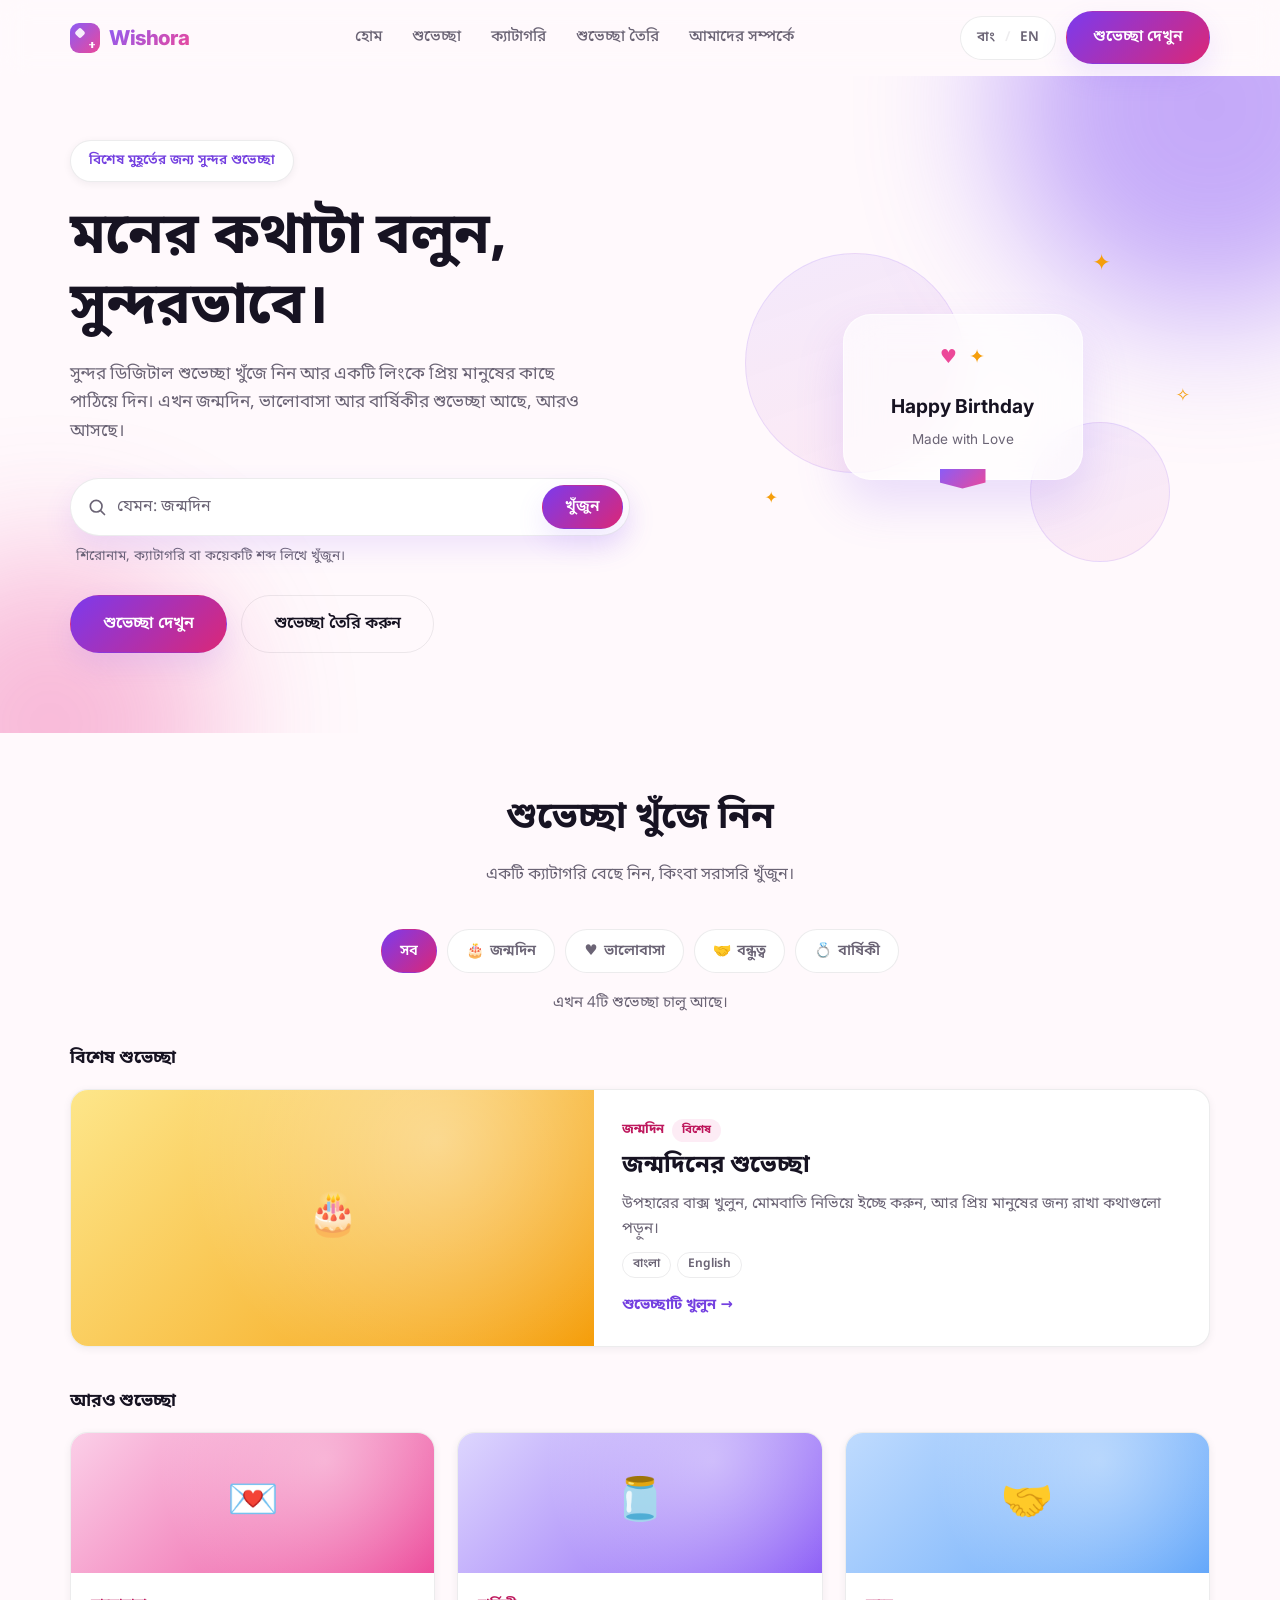
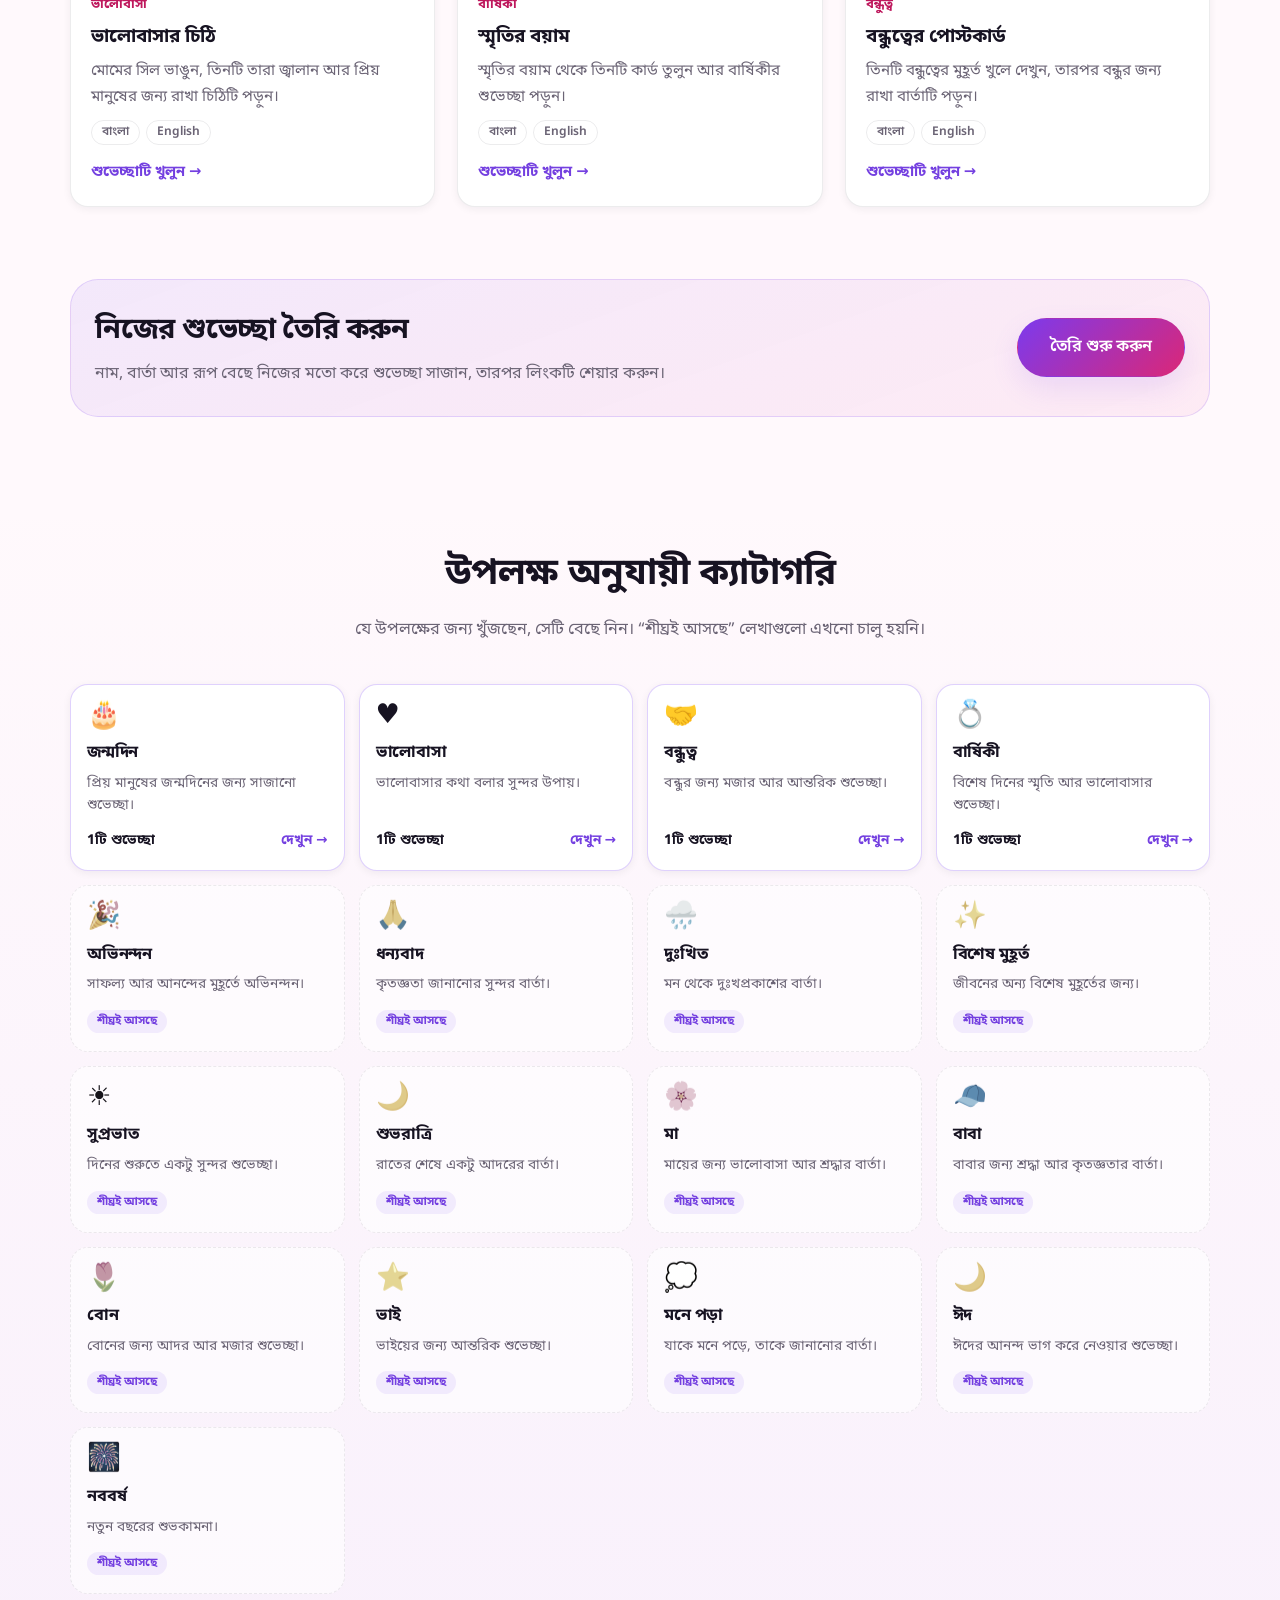
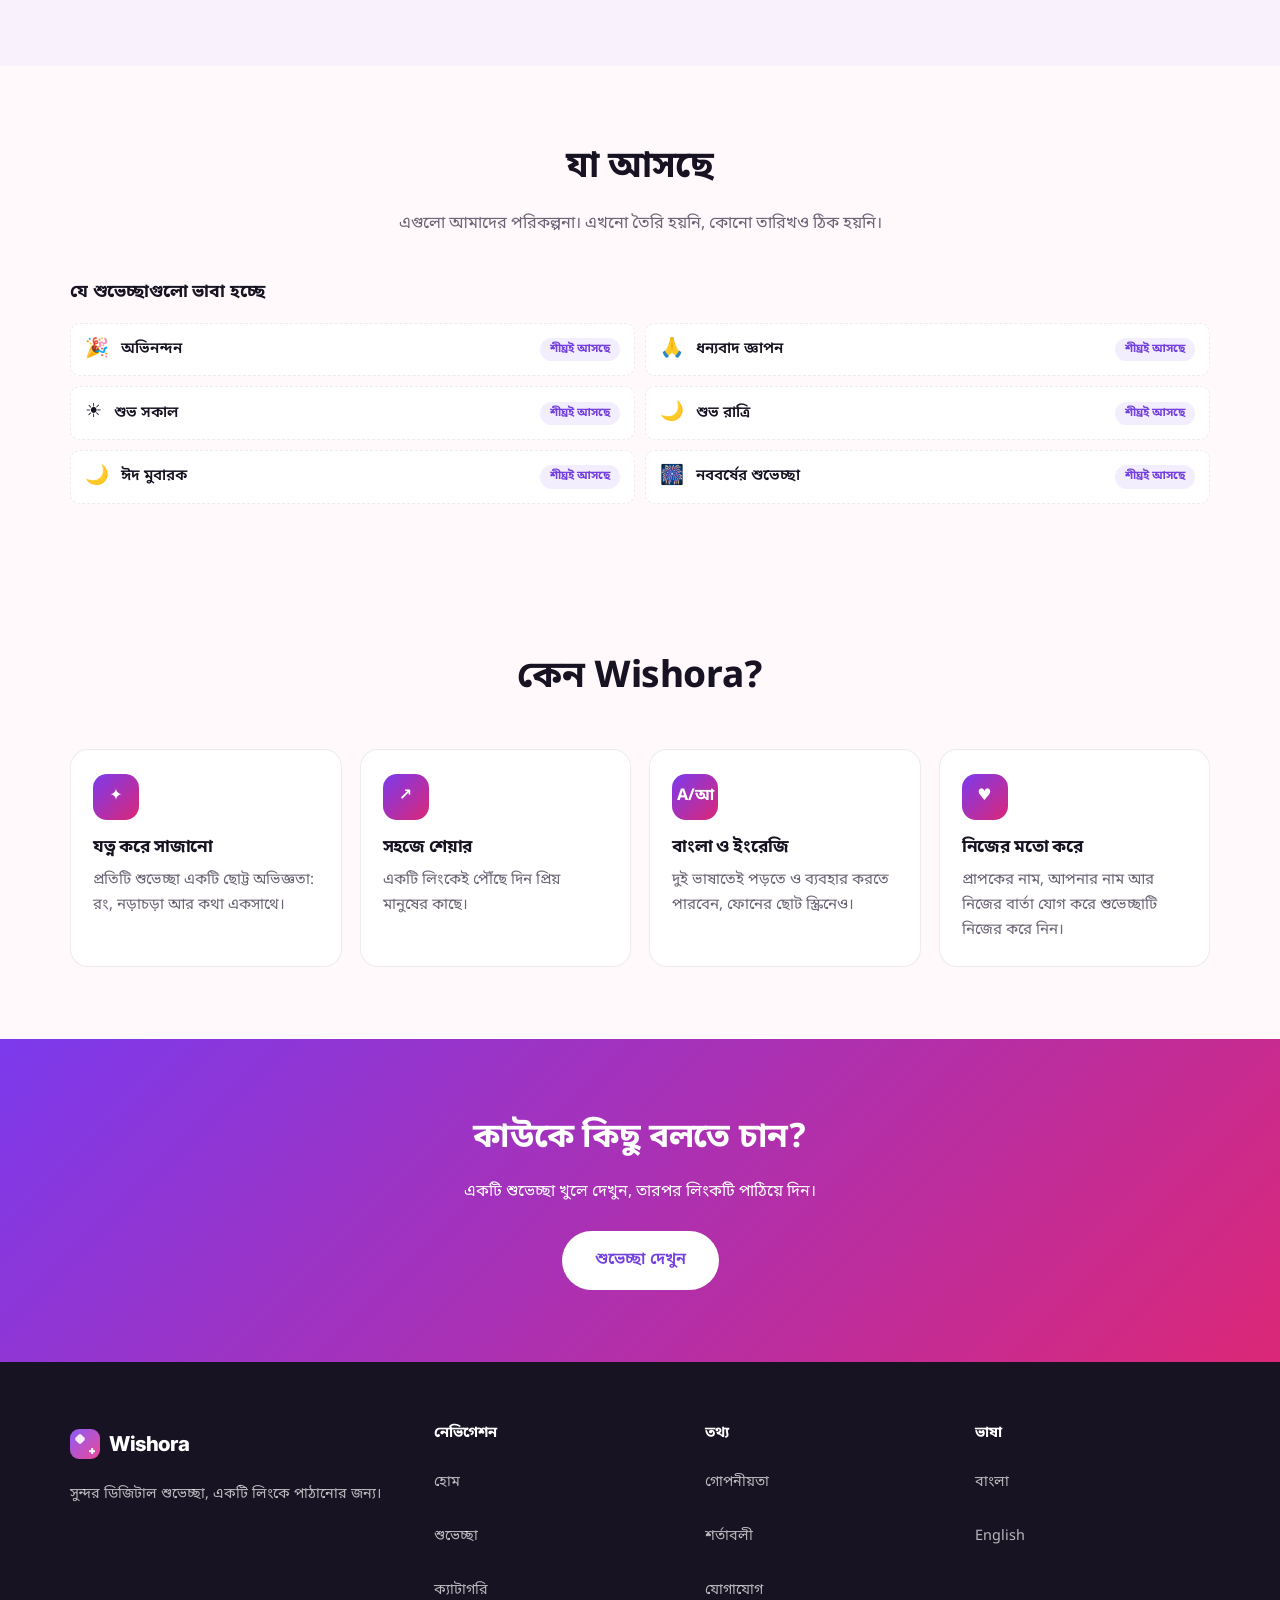
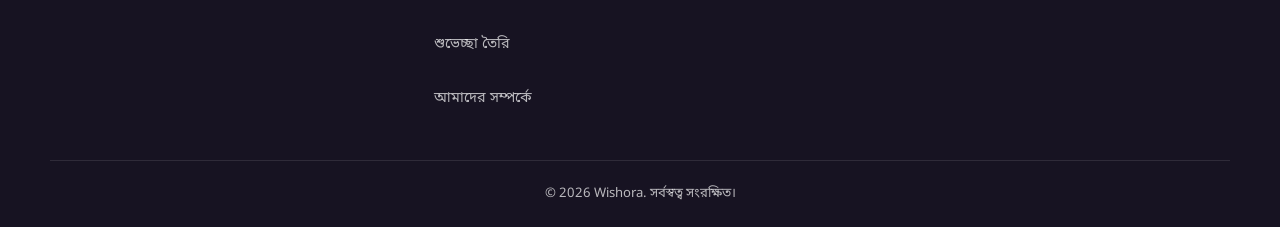
==== commit 3a5d84b6: "update" ====
--- a/index.html
+++ b/index.html
@@ -135,9 +135,10 @@
         <button type="button" class="chip is-active" data-category="all" aria-pressed="true"><span data-l="bn" lang="bn">সব</span><span data-l="en" lang="en">All</span></button>
         <button type="button" class="chip" data-category="birthday" aria-pressed="false"><span aria-hidden="true">🎂</span> <span data-l="bn" lang="bn">জন্মদিন</span><span data-l="en" lang="en">Birthday</span></button>
         <button type="button" class="chip" data-category="love" aria-pressed="false"><span aria-hidden="true">♥</span> <span data-l="bn" lang="bn">ভালোবাসা</span><span data-l="en" lang="en">Love</span></button>
+        <button type="button" class="chip" data-category="friendship" aria-pressed="false"><span aria-hidden="true">🤝</span> <span data-l="bn" lang="bn">বন্ধুত্ব</span><span data-l="en" lang="en">Friendship</span></button>
         <button type="button" class="chip" data-category="anniversary" aria-pressed="false"><span aria-hidden="true">💍</span> <span data-l="bn" lang="bn">বার্ষিকী</span><span data-l="en" lang="en">Anniversary</span></button>
       </div>
-      <p class="results-status" id="resultsStatus" role="status" aria-live="polite" data-one-bn="1টি শুভেচ্ছা পাওয়া গেছে" data-many-bn="{n}টি শুভেচ্ছা পাওয়া গেছে" data-none-bn="কোনো শুভেচ্ছা পাওয়া যায়নি" data-one-en="1 wish found" data-many-en="{n} wishes found" data-none-en="No wishes found"><span data-l="bn" lang="bn">এখন 3টি শুভেচ্ছা চালু আছে।</span><span data-l="en" lang="en">3 wishes are live right now.</span></p>
+      <p class="results-status" id="resultsStatus" role="status" aria-live="polite" data-one-bn="1টি শুভেচ্ছা পাওয়া গেছে" data-many-bn="{n}টি শুভেচ্ছা পাওয়া গেছে" data-none-bn="কোনো শুভেচ্ছা পাওয়া যায়নি" data-one-en="1 wish found" data-many-en="{n} wishes found" data-none-en="No wishes found"><span data-l="bn" lang="bn">এখন 4টি শুভেচ্ছা চালু আছে।</span><span data-l="en" lang="en">4 wishes are live right now.</span></p>
       <div class="wish-group" data-group="featured">
         <h3 class="group-title"><span data-l="bn" lang="bn">বিশেষ শুভেচ্ছা</span><span data-l="en" lang="en">Featured wishes</span></h3>
         <ul class="wish-grid">
@@ -182,6 +183,18 @@
     </div>
   </article>
 </li>
+<li class="wish-item" data-wish data-category="friendship" data-search="বন্ধুত্বের পোস্টকার্ড the friendship postcard তিনটি বন্ধুত্বের মুহূর্ত খুলে দেখুন, তারপর বন্ধুর জন্য রাখা বার্তাটি পড়ুন। reveal three little friendship moments, then read a note made for your friend. বন্ধুত্ব friendship বন্ধু বন্ধুত্ব প্রিয় বন্ধু friend friends bestie friendship বন্ধু বন্ধুত্ব প্রিয় বন্ধু বন্ধুর জন্য শুভেচ্ছা friendship best friend friend bestie thank you friend">
+  <article class="wish-card">
+    <div class="wish-thumb thumb-friendship" aria-hidden="true"><span class="wish-thumb-icon">🤝</span></div>
+    <div class="wish-body">
+      <p class="wish-meta"><a class="wish-cat" href="/categories/friendship/"><span data-l="bn" lang="bn">বন্ধুত্ব</span><span data-l="en" lang="en">Friendship</span></a></p>
+      <h4 class="wish-title"><a class="wish-link" href="/wishes/friendship/friendship-01"><span data-l="bn" lang="bn">বন্ধুত্বের পোস্টকার্ড</span><span data-l="en" lang="en">The Friendship Postcard</span></a></h4>
+      <p class="wish-desc"><span data-l="bn" lang="bn">তিনটি বন্ধুত্বের মুহূর্ত খুলে দেখুন, তারপর বন্ধুর জন্য রাখা বার্তাটি পড়ুন।</span><span data-l="en" lang="en">Reveal three little friendship moments, then read a note made for your friend.</span></p>
+      <ul class="lang-chips" aria-label="ভাষা" data-aria-bn="ভাষা" data-aria-en="Languages"><li lang="bn">বাংলা</li><li lang="en">English</li></ul>
+      <span class="wish-open" aria-hidden="true"><span data-l="bn" lang="bn">শুভেচ্ছাটি খুলুন</span><span data-l="en" lang="en">Open wish</span> →</span>
+    </div>
+  </article>
+</li>
         </ul>
       </div>
       <div class="empty-state" id="emptyState" hidden>
@@ -228,16 +241,16 @@
   <p class="cat-meta"><span class="cat-count"><span data-l="bn" lang="bn">1টি শুভেচ্ছা</span><span data-l="en" lang="en">1 wish</span></span><span class="cat-go" aria-hidden="true"><span data-l="bn" lang="bn">দেখুন</span><span data-l="en" lang="en">View</span> →</span></p>
 </article></li>
 <li><article class="cat-card is-live">
+  <span class="cat-icon" aria-hidden="true">🤝</span>
+  <h3 class="cat-name"><a class="cat-link" href="/categories/friendship/"><span data-l="bn" lang="bn">বন্ধুত্ব</span><span data-l="en" lang="en">Friendship</span></a></h3>
+  <p class="cat-desc"><span data-l="bn" lang="bn">বন্ধুর জন্য মজার আর আন্তরিক শুভেচ্ছা।</span><span data-l="en" lang="en">Warm, friendly wishes for your friends.</span></p>
+  <p class="cat-meta"><span class="cat-count"><span data-l="bn" lang="bn">1টি শুভেচ্ছা</span><span data-l="en" lang="en">1 wish</span></span><span class="cat-go" aria-hidden="true"><span data-l="bn" lang="bn">দেখুন</span><span data-l="en" lang="en">View</span> →</span></p>
+</article></li>
+<li><article class="cat-card is-live">
   <span class="cat-icon" aria-hidden="true">💍</span>
   <h3 class="cat-name"><a class="cat-link" href="/categories/anniversary/"><span data-l="bn" lang="bn">বার্ষিকী</span><span data-l="en" lang="en">Anniversary</span></a></h3>
   <p class="cat-desc"><span data-l="bn" lang="bn">বিশেষ দিনের স্মৃতি আর ভালোবাসার শুভেচ্ছা।</span><span data-l="en" lang="en">For anniversaries and shared memories.</span></p>
   <p class="cat-meta"><span class="cat-count"><span data-l="bn" lang="bn">1টি শুভেচ্ছা</span><span data-l="en" lang="en">1 wish</span></span><span class="cat-go" aria-hidden="true"><span data-l="bn" lang="bn">দেখুন</span><span data-l="en" lang="en">View</span> →</span></p>
-</article></li>
-<li data-soon data-search="বন্ধুত্ব friendship বন্ধু friend friends bestie"><article class="cat-card is-soon">
-  <span class="cat-icon" aria-hidden="true">🤝</span>
-  <h3 class="cat-name"><span data-l="bn" lang="bn">বন্ধুত্ব</span><span data-l="en" lang="en">Friendship</span></h3>
-  <p class="cat-desc"><span data-l="bn" lang="bn">বন্ধুর জন্য মজার আর আন্তরিক শুভেচ্ছা।</span><span data-l="en" lang="en">Warm, friendly wishes for your friends.</span></p>
-  <p class="cat-meta"><span class="soon-tag"><span data-l="bn" lang="bn">শীঘ্রই আসছে</span><span data-l="en" lang="en">Coming soon</span></span></p>
 </article></li>
 <li data-soon data-search="অভিনন্দন congratulations সাফল্য অভিনন্দন congrats success achievement"><article class="cat-card is-soon">
   <span class="cat-icon" aria-hidden="true">🎉</span>
@@ -331,7 +344,6 @@
       <div class="planned">
         <h3 class="group-title"><span data-l="bn" lang="bn">যে শুভেচ্ছাগুলো ভাবা হচ্ছে</span><span data-l="en" lang="en">Wishes we&#39;re planning</span></h3>
         <ul class="planned-list">
-          <li><span class="planned-icon" aria-hidden="true">🤝</span><span class="planned-name"><span data-l="bn" lang="bn">প্রিয় বন্ধুর জন্য</span><span data-l="en" lang="en">Best Friend Wishes</span></span><span class="soon-tag"><span data-l="bn" lang="bn">শীঘ্রই আসছে</span><span data-l="en" lang="en">Coming soon</span></span></li>
           <li><span class="planned-icon" aria-hidden="true">🎉</span><span class="planned-name"><span data-l="bn" lang="bn">অভিনন্দন</span><span data-l="en" lang="en">Congratulations</span></span><span class="soon-tag"><span data-l="bn" lang="bn">শীঘ্রই আসছে</span><span data-l="en" lang="en">Coming soon</span></span></li>
           <li><span class="planned-icon" aria-hidden="true">🙏</span><span class="planned-name"><span data-l="bn" lang="bn">ধন্যবাদ জ্ঞাপন</span><span data-l="en" lang="en">Thank You</span></span><span class="soon-tag"><span data-l="bn" lang="bn">শীঘ্রই আসছে</span><span data-l="en" lang="en">Coming soon</span></span></li>
           <li><span class="planned-icon" aria-hidden="true">☀️</span><span class="planned-name"><span data-l="bn" lang="bn">শুভ সকাল</span><span data-l="en" lang="en">Good Morning</span></span><span class="soon-tag"><span data-l="bn" lang="bn">শীঘ্রই আসছে</span><span data-l="en" lang="en">Coming soon</span></span></li>
--- a/css/style.css
+++ b/css/style.css
@@ -1444,6 +1444,69 @@
   color: var(--color-text);
 }
 
+/* Phase 5: useful, keyboard-accessible category FAQs. */
+.category-faq {
+  padding: 38px 0 42px;
+  background: linear-gradient(180deg, var(--color-surface, #faf9ff), #fff);
+  border-top: 1px solid var(--color-border);
+  border-bottom: 1px solid var(--color-border);
+}
+.category-faq-inner {
+  max-width: 860px;
+}
+.category-faq-intro {
+  color: var(--color-text-soft);
+  max-width: 680px;
+  margin: -6px 0 20px;
+}
+.faq-list {
+  display: grid;
+  gap: 10px;
+}
+.faq-item {
+  border: 1px solid var(--color-border);
+  border-radius: var(--radius-sm);
+  background: #fff;
+  overflow: clip;
+}
+.faq-item summary {
+  cursor: pointer;
+  font-weight: 650;
+  line-height: 1.55;
+  padding: 16px 48px 16px 18px;
+  position: relative;
+  list-style: none;
+}
+.faq-item summary::-webkit-details-marker { display: none; }
+.faq-item summary::after {
+  content: "+";
+  position: absolute;
+  right: 18px;
+  top: 50%;
+  transform: translateY(-50%);
+  font-size: 1.4rem;
+  font-weight: 500;
+  color: var(--color-primary, #6d45d8);
+}
+.faq-item[open] summary::after { content: "−"; }
+.faq-item summary:focus-visible {
+  outline: 3px solid var(--color-primary, #6d45d8);
+  outline-offset: -4px;
+  border-radius: var(--radius-sm);
+}
+.faq-answer {
+  padding: 0 18px 14px;
+  color: var(--color-text-soft);
+}
+.faq-answer p { margin: 0 0 8px; }
+.faq-answer p:last-child { margin-bottom: 0; }
+@media (max-width: 480px) {
+  .category-faq { padding: 28px 0 32px; }
+  .faq-item summary { padding: 14px 42px 14px 14px; }
+  .faq-item summary::after { right: 14px; }
+  .faq-answer { padding: 0 14px 12px; }
+}
+
 .prose-section {
   padding-top: 8px;
 }
